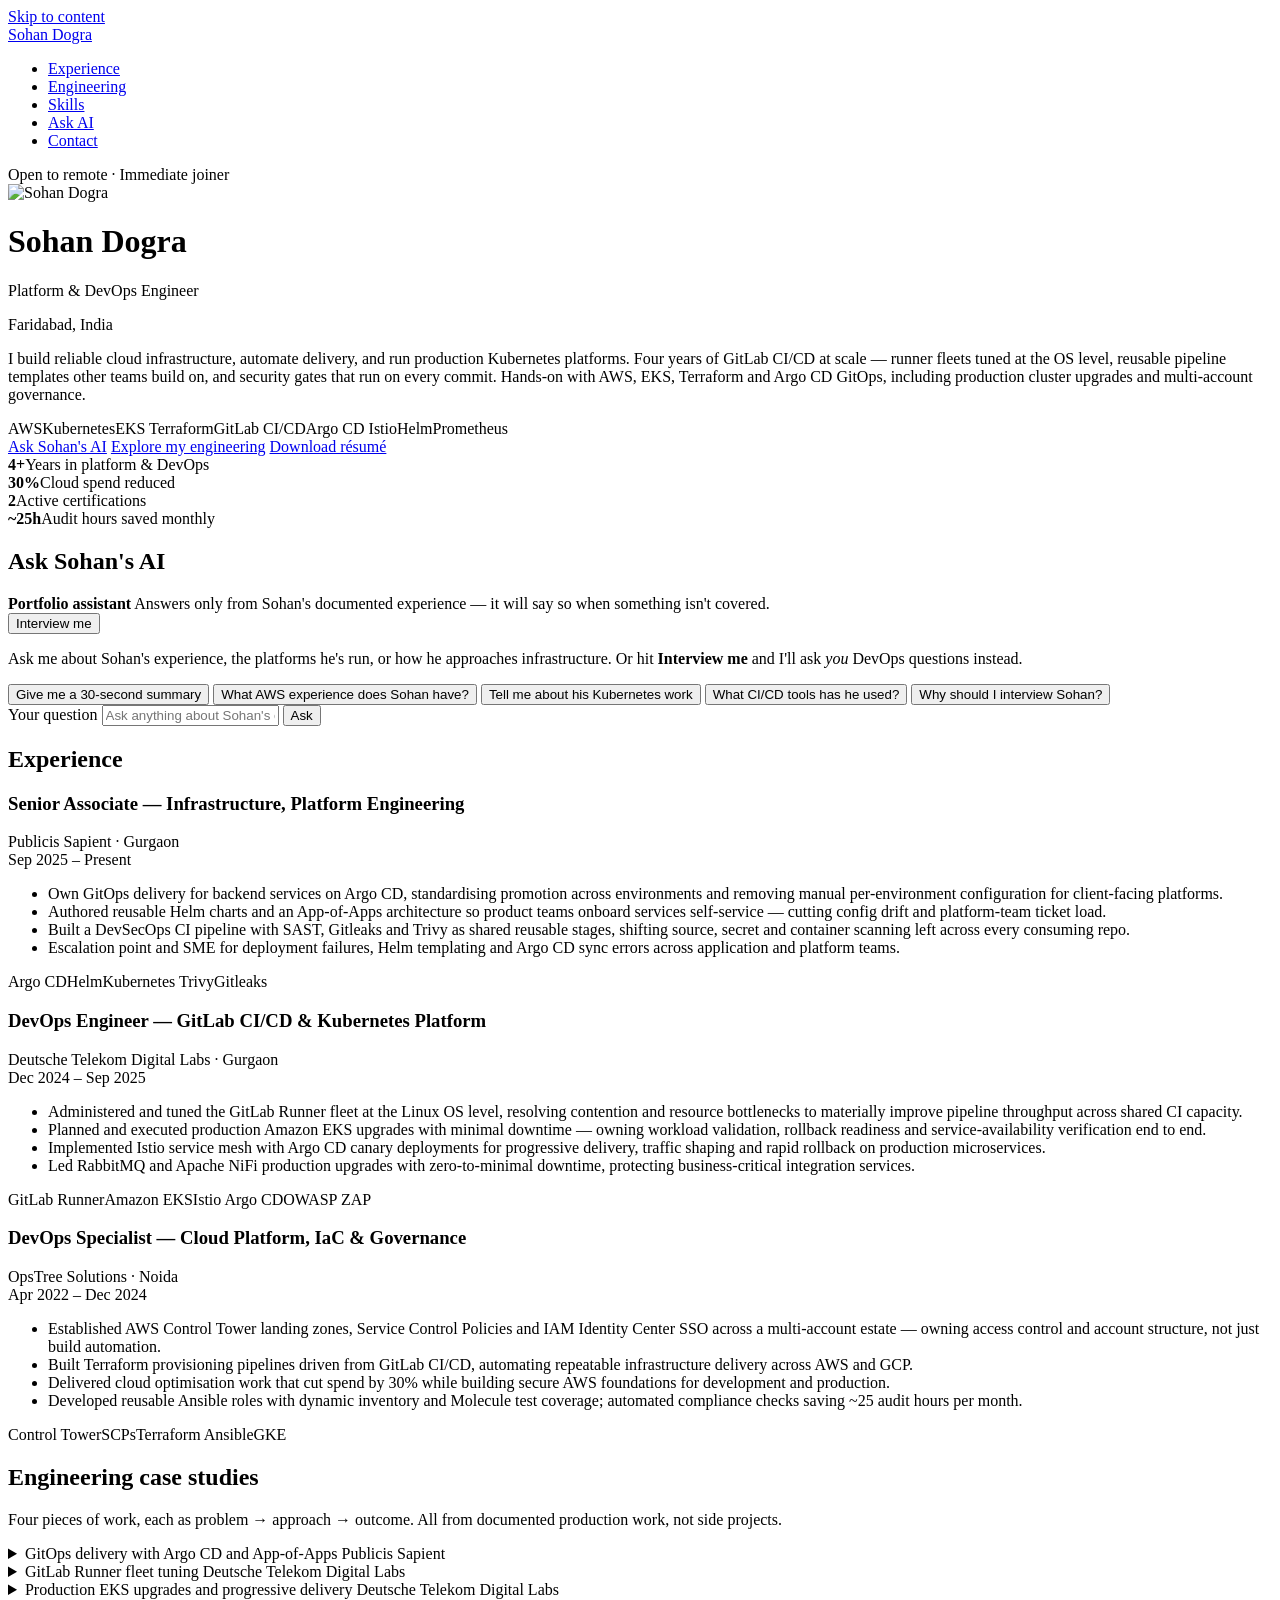
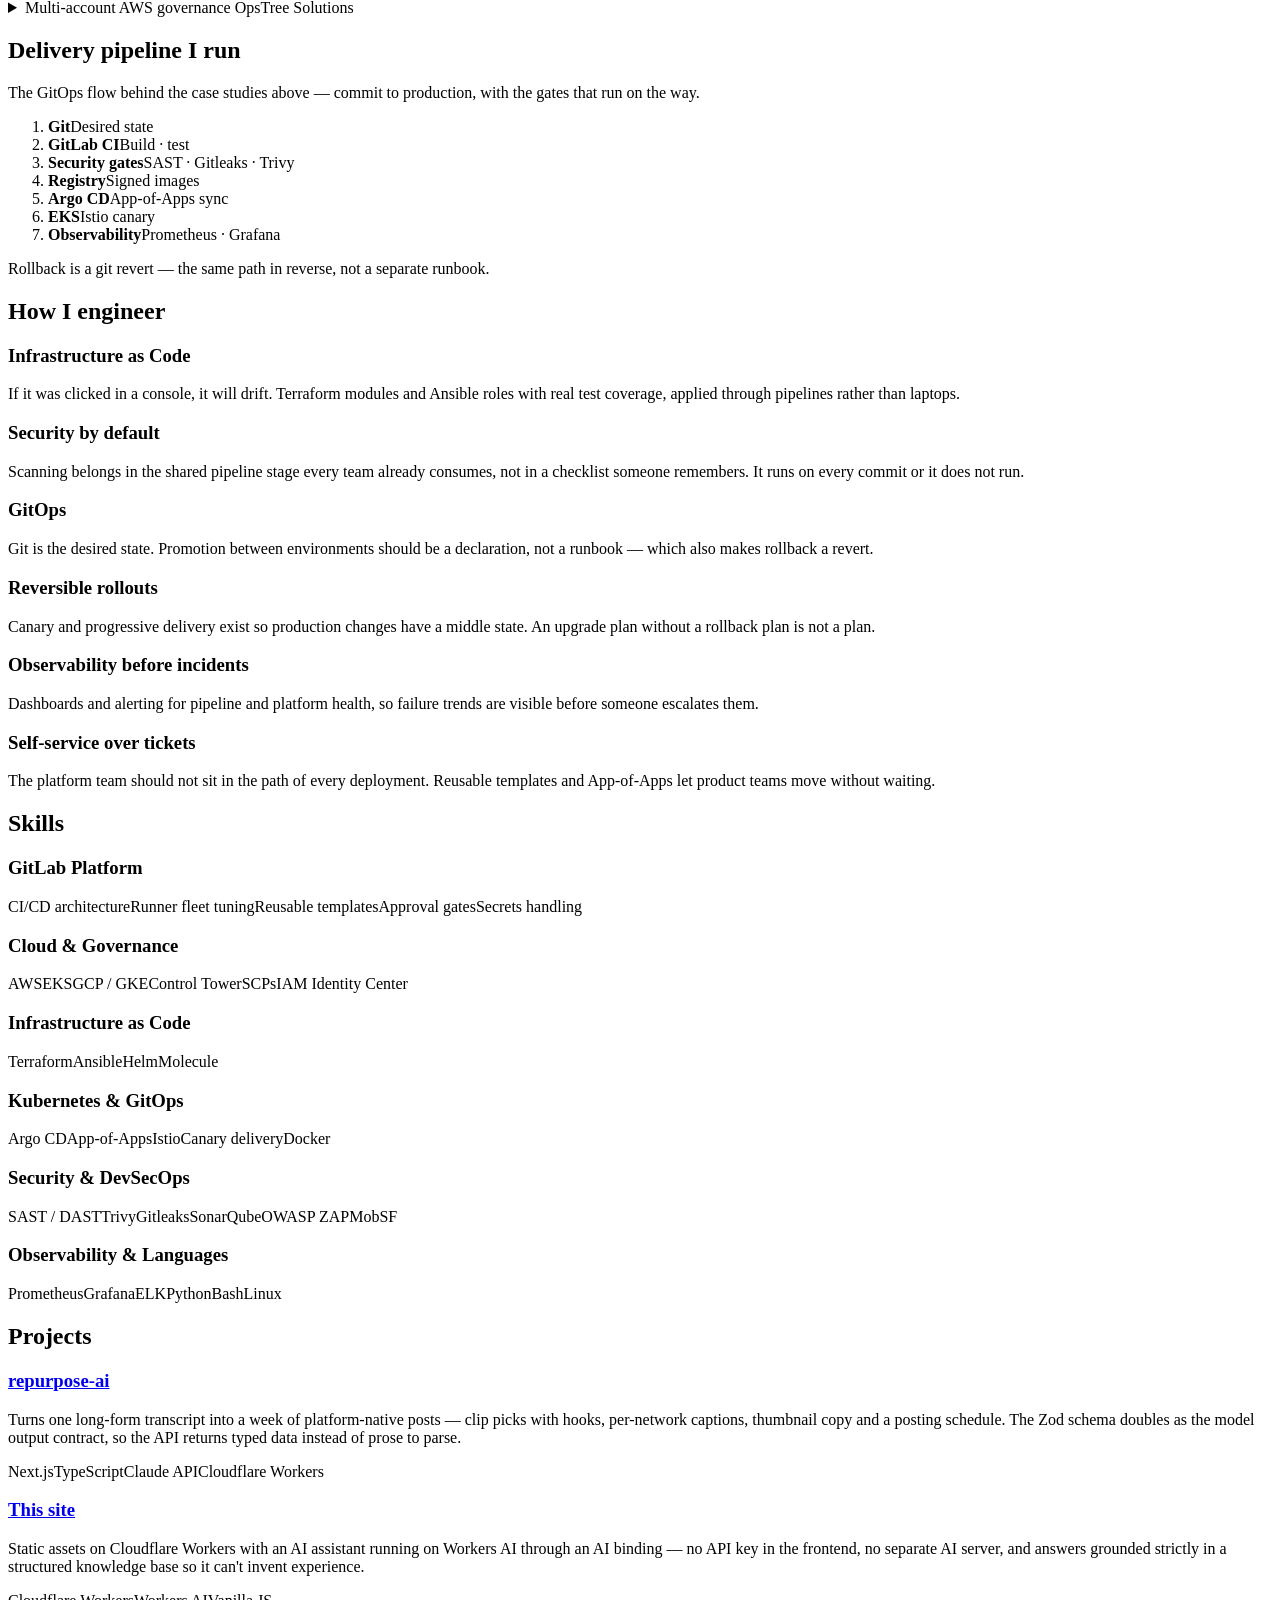
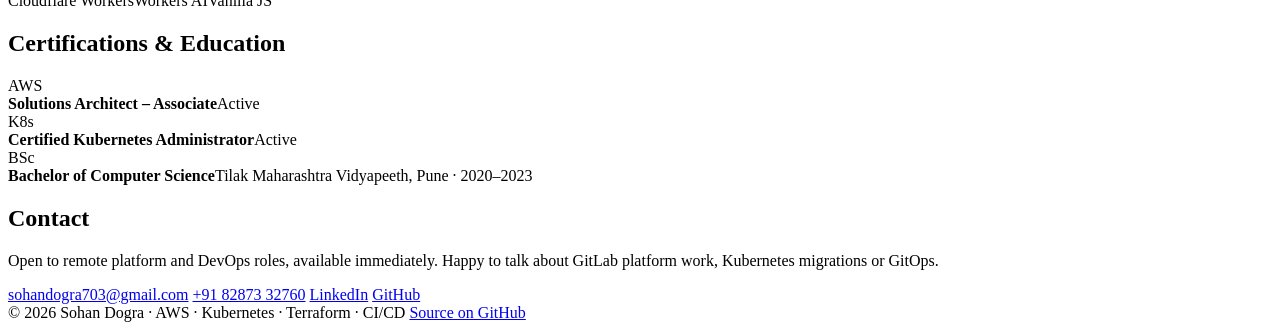
==== public/index.html @ 423daab1 "Add AI assistant on Workers AI, case studies, and architecture section Converts the site from assets" ====
<!doctype html>
<html lang="en">
<head>
<meta charset="utf-8">
<meta name="viewport" content="width=device-width, initial-scale=1">
<title>Sohan Dogra | Platform &amp; DevOps Engineer | AWS · Kubernetes · GitLab CI/CD</title>
<meta name="description" content="Platform and DevOps engineer with 4+ years running production GitLab CI/CD, AWS, Kubernetes and Argo CD GitOps at Publicis Sapient, Deutsche Telekom Digital Labs and OpsTree. AWS SAA and CKA certified.">
<meta property="og:title" content="Sohan Dogra — Platform &amp; DevOps Engineer">
<meta property="og:description" content="4+ years running production GitLab CI/CD, AWS, Kubernetes and GitOps. Ask the AI assistant about his experience.">
<meta property="og:type" content="profile">
<meta property="og:url" content="https://portfolio.sohandogra703.workers.dev/">
<meta property="og:image" content="https://portfolio.sohandogra703.workers.dev/avatar.jpg">
<meta name="twitter:card" content="summary">
<meta name="theme-color" content="#0a0b0d">
<link rel="icon" href="data:image/svg+xml,<svg xmlns='http://www.w3.org/2000/svg' viewBox='0 0 100 100'><rect width='100' height='100' rx='22' fill='%230a0b0d'/><text x='50' y='70' font-family='system-ui,sans-serif' font-size='54' font-weight='700' fill='%234ade80' text-anchor='middle'>SD</text></svg>">
<link rel="preconnect" href="https://fonts.googleapis.com">
<link rel="preconnect" href="https://fonts.gstatic.com" crossorigin>
<link href="https://fonts.googleapis.com/css2?family=Inter:wght@400;500;600;700&display=swap" rel="stylesheet">
<link rel="stylesheet" href="/styles.css">
</head>
<body>

<a href="#main" class="skip">Skip to content</a>

<nav>
  <div class="wrap">
    <a href="#top" class="brand">Sohan Dogra</a>
    <ul>
      <li><a href="#experience">Experience</a></li>
      <li><a href="#work">Engineering</a></li>
      <li><a href="#skills">Skills</a></li>
      <li><a href="#ask">Ask AI</a></li>
      <li><a href="#contact">Contact</a></li>
    </ul>
  </div>
</nav>

<div class="wrap" id="top">
<main id="main">

  <header>
    <span class="badge"><span class="dot"></span> Open to remote · Immediate joiner</span>

    <div class="id-row">
      <img src="/avatar.jpg" alt="Sohan Dogra" class="avatar" id="avatar" width="116" height="116">
      <div>
        <h1>Sohan Dogra</h1>
        <p class="role">Platform &amp; DevOps Engineer</p>
        <p class="loc">Faridabad, India</p>
      </div>
    </div>

    <p class="summary">
      I build reliable cloud infrastructure, automate delivery, and run production
      Kubernetes platforms. Four years of GitLab CI/CD at scale — runner fleets tuned
      at the OS level, reusable pipeline templates other teams build on, and security
      gates that run on every commit. Hands-on with AWS, EKS, Terraform and Argo CD
      GitOps, including production cluster upgrades and multi-account governance.
    </p>

    <div class="badges" aria-label="Core technologies">
      <span class="tag">AWS</span><span class="tag">Kubernetes</span><span class="tag">EKS</span>
      <span class="tag">Terraform</span><span class="tag">GitLab CI/CD</span><span class="tag">Argo CD</span>
      <span class="tag">Istio</span><span class="tag">Helm</span><span class="tag">Prometheus</span>
    </div>

    <nav class="links" aria-label="Primary">
      <a href="#ask" class="primary">Ask Sohan's AI</a>
      <a href="#work">Explore my engineering</a>
      <a href="/Sohan_Dogra_Resume.pdf">Download résumé</a>
    </nav>

    <div class="stats">
      <div class="stat"><b>4+</b><span>Years in platform &amp; DevOps</span></div>
      <div class="stat"><b>30%</b><span>Cloud spend reduced</span></div>
      <div class="stat"><b>2</b><span>Active certifications</span></div>
      <div class="stat"><b>~25h</b><span>Audit hours saved monthly</span></div>
    </div>
  </header>

  <!-- ============ AI ASSISTANT ============ -->
  <section id="ask" class="reveal">
    <h2>Ask Sohan's AI</h2>

    <div class="chat">
      <div class="chat-head">
        <div>
          <b>Portfolio assistant</b>
          <span>Answers only from Sohan's documented experience — it will say so when something isn't covered.</span>
        </div>
        <button type="button" id="mode-toggle" class="mode-btn" aria-pressed="false">
          Interview me
        </button>
      </div>

      <div class="chat-log" id="chat-log" role="log" aria-live="polite" aria-label="Conversation">
        <div class="msg bot">
          <p>Ask me about Sohan's experience, the platforms he's run, or how he approaches infrastructure. Or hit <b>Interview me</b> and I'll ask <em>you</em> DevOps questions instead.</p>
        </div>
      </div>

      <div class="quick" id="quick">
        <button type="button">Give me a 30-second summary</button>
        <button type="button">What AWS experience does Sohan have?</button>
        <button type="button">Tell me about his Kubernetes work</button>
        <button type="button">What CI/CD tools has he used?</button>
        <button type="button">Why should I interview Sohan?</button>
      </div>

      <form class="chat-form" id="chat-form">
        <label for="chat-input" class="sr-only">Your question</label>
        <input id="chat-input" type="text" autocomplete="off" maxlength="600"
               placeholder="Ask anything about Sohan's experience…">
        <button type="submit" id="chat-send">Ask</button>
      </form>
    </div>
  </section>

  <!-- ============ EXPERIENCE ============ -->
  <section id="experience" class="reveal">
    <h2>Experience</h2>

    <div class="job now">
      <h3>Senior Associate — Infrastructure, Platform Engineering</h3>
      <div class="co">Publicis Sapient · Gurgaon</div>
      <div class="when">Sep 2025 – Present</div>
      <ul>
        <li>Own GitOps delivery for backend services on Argo CD, standardising promotion across environments and removing manual per-environment configuration for client-facing platforms.</li>
        <li>Authored reusable Helm charts and an App-of-Apps architecture so product teams onboard services self-service — cutting config drift and platform-team ticket load.</li>
        <li>Built a DevSecOps CI pipeline with SAST, Gitleaks and Trivy as shared reusable stages, shifting source, secret and container scanning left across every consuming repo.</li>
        <li>Escalation point and SME for deployment failures, Helm templating and Argo CD sync errors across application and platform teams.</li>
      </ul>
      <div class="tags">
        <span class="tag">Argo CD</span><span class="tag">Helm</span><span class="tag">Kubernetes</span>
        <span class="tag">Trivy</span><span class="tag">Gitleaks</span>
      </div>
    </div>

    <div class="job">
      <h3>DevOps Engineer — GitLab CI/CD &amp; Kubernetes Platform</h3>
      <div class="co">Deutsche Telekom Digital Labs · Gurgaon</div>
      <div class="when">Dec 2024 – Sep 2025</div>
      <ul>
        <li>Administered and tuned the GitLab Runner fleet at the Linux OS level, resolving contention and resource bottlenecks to materially improve pipeline throughput across shared CI capacity.</li>
        <li>Planned and executed production Amazon EKS upgrades with minimal downtime — owning workload validation, rollback readiness and service-availability verification end to end.</li>
        <li>Implemented Istio service mesh with Argo CD canary deployments for progressive delivery, traffic shaping and rapid rollback on production microservices.</li>
        <li>Led RabbitMQ and Apache NiFi production upgrades with zero-to-minimal downtime, protecting business-critical integration services.</li>
      </ul>
      <div class="tags">
        <span class="tag">GitLab Runner</span><span class="tag">Amazon EKS</span><span class="tag">Istio</span>
        <span class="tag">Argo CD</span><span class="tag">OWASP ZAP</span>
      </div>
    </div>

    <div class="job">
      <h3>DevOps Specialist — Cloud Platform, IaC &amp; Governance</h3>
      <div class="co">OpsTree Solutions · Noida</div>
      <div class="when">Apr 2022 – Dec 2024</div>
      <ul>
        <li>Established AWS Control Tower landing zones, Service Control Policies and IAM Identity Center SSO across a multi-account estate — owning access control and account structure, not just build automation.</li>
        <li>Built Terraform provisioning pipelines driven from GitLab CI/CD, automating repeatable infrastructure delivery across AWS and GCP.</li>
        <li>Delivered cloud optimisation work that cut spend by 30% while building secure AWS foundations for development and production.</li>
        <li>Developed reusable Ansible roles with dynamic inventory and Molecule test coverage; automated compliance checks saving ~25 audit hours per month.</li>
      </ul>
      <div class="tags">
        <span class="tag">Control Tower</span><span class="tag">SCPs</span><span class="tag">Terraform</span>
        <span class="tag">Ansible</span><span class="tag">GKE</span>
      </div>
    </div>
  </section>

  <!-- ============ CASE STUDIES ============ -->
  <section id="work" class="reveal">
    <h2>Engineering case studies</h2>
    <p class="lede">Four pieces of work, each as problem → approach → outcome. All from documented production work, not side projects.</p>

    <details class="case">
      <summary>
        <span class="case-name">GitOps delivery with Argo CD and App-of-Apps</span>
        <span class="case-where">Publicis Sapient</span>
      </summary>
      <div class="case-body">
        <h4>Problem</h4>
        <p>Backend services were promoted across environments manually, so every environment needed its own hand-maintained configuration. That produced drift between environments and a steady stream of tickets into the platform team.</p>
        <h4>Approach</h4>
        <p>Standardised promotion on Argo CD and authored reusable Helm charts behind an App-of-Apps structure, so a new service is onboarded by declaring it rather than by hand-configuring each environment.</p>
        <h4>Outcome</h4>
        <p>Product teams onboard services self-service. Configuration drift between environments is reduced and platform-team ticket load is lower.</p>
        <div class="tags">
          <span class="tag">Argo CD</span><span class="tag">Helm</span><span class="tag">Kubernetes</span><span class="tag">Git</span>
        </div>
      </div>
    </details>

    <details class="case">
      <summary>
        <span class="case-name">GitLab Runner fleet tuning</span>
        <span class="case-where">Deutsche Telekom Digital Labs</span>
      </summary>
      <div class="case-body">
        <h4>Problem</h4>
        <p>Shared CI capacity was contended. Developers waited on pipelines, and the bottleneck sat below the CI layer — in how runners were provisioned and how the host OS handled concurrent jobs.</p>
        <h4>Approach</h4>
        <p>Administered and tuned the GitLab Runner fleet at the Linux OS level, resolving resource contention and bottlenecks rather than simply adding more runners.</p>
        <h4>Outcome</h4>
        <p>Materially improved pipeline throughput and reduced developer wait time across shared CI capacity.</p>
        <div class="tags">
          <span class="tag">GitLab Runner</span><span class="tag">Linux</span><span class="tag">GitLab CI/CD</span>
        </div>
      </div>
    </details>

    <details class="case">
      <summary>
        <span class="case-name">Production EKS upgrades and progressive delivery</span>
        <span class="case-where">Deutsche Telekom Digital Labs</span>
      </summary>
      <div class="case-body">
        <h4>Problem</h4>
        <p>Production Kubernetes clusters needed version upgrades without taking down business-critical microservices, and rollouts had no safe intermediate step between deployed and not deployed.</p>
        <h4>Approach</h4>
        <p>Planned and executed EKS upgrades end to end — workload and dependency validation, rollback readiness, service-availability verification. Introduced Istio with Argo CD canary deployments so traffic could be shifted gradually and rolled back quickly.</p>
        <h4>Outcome</h4>
        <p>Upgrades completed with minimal downtime. Progressive delivery gave production rollouts a safe, reversible path.</p>
        <div class="tags">
          <span class="tag">Amazon EKS</span><span class="tag">Istio</span><span class="tag">Argo CD</span>
        </div>
      </div>
    </details>

    <details class="case">
      <summary>
        <span class="case-name">Multi-account AWS governance</span>
        <span class="case-where">OpsTree Solutions</span>
      </summary>
      <div class="case-body">
        <h4>Problem</h4>
        <p>A multi-account AWS estate needed consistent account structure, access control and guardrails — governance, not just build automation.</p>
        <h4>Approach</h4>
        <p>Established Control Tower landing zones, Service Control Policies and AWS SSO federation, and drove Terraform provisioning pipelines from GitLab CI/CD so infrastructure delivery was repeatable across AWS and GCP.</p>
        <h4>Outcome</h4>
        <p>Cloud spend reduced by 30%. Compliance automation saved approximately 25 manual audit hours per month.</p>
        <div class="tags">
          <span class="tag">Control Tower</span><span class="tag">SCPs</span><span class="tag">AWS SSO</span><span class="tag">Terraform</span>
        </div>
      </div>
    </details>
  </section>

  <!-- ============ ARCHITECTURE ============ -->
  <section id="architecture" class="reveal">
    <h2>Delivery pipeline I run</h2>
    <p class="lede">The GitOps flow behind the case studies above — commit to production, with the gates that run on the way.</p>

    <div class="flow-scroll">
      <ol class="flow">
        <li><b>Git</b><span>Desired state</span></li>
        <li><b>GitLab CI</b><span>Build · test</span></li>
        <li><b>Security gates</b><span>SAST · Gitleaks · Trivy</span></li>
        <li><b>Registry</b><span>Signed images</span></li>
        <li><b>Argo CD</b><span>App-of-Apps sync</span></li>
        <li><b>EKS</b><span>Istio canary</span></li>
        <li><b>Observability</b><span>Prometheus · Grafana</span></li>
      </ol>
    </div>
    <p class="note">Rollback is a git revert — the same path in reverse, not a separate runbook.</p>
  </section>

  <!-- ============ PRINCIPLES ============ -->
  <section id="principles" class="reveal">
    <h2>How I engineer</h2>
    <div class="skills">
      <div class="sk"><h3>Infrastructure as Code</h3><p>If it was clicked in a console, it will drift. Terraform modules and Ansible roles with real test coverage, applied through pipelines rather than laptops.</p></div>
      <div class="sk"><h3>Security by default</h3><p>Scanning belongs in the shared pipeline stage every team already consumes, not in a checklist someone remembers. It runs on every commit or it does not run.</p></div>
      <div class="sk"><h3>GitOps</h3><p>Git is the desired state. Promotion between environments should be a declaration, not a runbook — which also makes rollback a revert.</p></div>
      <div class="sk"><h3>Reversible rollouts</h3><p>Canary and progressive delivery exist so production changes have a middle state. An upgrade plan without a rollback plan is not a plan.</p></div>
      <div class="sk"><h3>Observability before incidents</h3><p>Dashboards and alerting for pipeline and platform health, so failure trends are visible before someone escalates them.</p></div>
      <div class="sk"><h3>Self-service over tickets</h3><p>The platform team should not sit in the path of every deployment. Reusable templates and App-of-Apps let product teams move without waiting.</p></div>
    </div>
  </section>

  <!-- ============ SKILLS ============ -->
  <section id="skills" class="reveal">
    <h2>Skills</h2>
    <div class="skills">
      <div class="sk">
        <h3>GitLab Platform</h3>
        <div class="tags"><span class="tag">CI/CD architecture</span><span class="tag">Runner fleet tuning</span><span class="tag">Reusable templates</span><span class="tag">Approval gates</span><span class="tag">Secrets handling</span></div>
      </div>
      <div class="sk">
        <h3>Cloud &amp; Governance</h3>
        <div class="tags"><span class="tag">AWS</span><span class="tag">EKS</span><span class="tag">GCP / GKE</span><span class="tag">Control Tower</span><span class="tag">SCPs</span><span class="tag">IAM Identity Center</span></div>
      </div>
      <div class="sk">
        <h3>Infrastructure as Code</h3>
        <div class="tags"><span class="tag">Terraform</span><span class="tag">Ansible</span><span class="tag">Helm</span><span class="tag">Molecule</span></div>
      </div>
      <div class="sk">
        <h3>Kubernetes &amp; GitOps</h3>
        <div class="tags"><span class="tag">Argo CD</span><span class="tag">App-of-Apps</span><span class="tag">Istio</span><span class="tag">Canary delivery</span><span class="tag">Docker</span></div>
      </div>
      <div class="sk">
        <h3>Security &amp; DevSecOps</h3>
        <div class="tags"><span class="tag">SAST / DAST</span><span class="tag">Trivy</span><span class="tag">Gitleaks</span><span class="tag">SonarQube</span><span class="tag">OWASP ZAP</span><span class="tag">MobSF</span></div>
      </div>
      <div class="sk">
        <h3>Observability &amp; Languages</h3>
        <div class="tags"><span class="tag">Prometheus</span><span class="tag">Grafana</span><span class="tag">ELK</span><span class="tag">Python</span><span class="tag">Bash</span><span class="tag">Linux</span></div>
      </div>
    </div>
  </section>

  <!-- ============ PROJECTS ============ -->
  <section id="projects" class="reveal">
    <h2>Projects</h2>
    <article class="project">
      <h3><a href="https://github.com/DevSecOpsSohan/repurpose-ai">repurpose-ai</a></h3>
      <p>Turns one long-form transcript into a week of platform-native posts — clip picks with hooks, per-network captions, thumbnail copy and a posting schedule. The Zod schema doubles as the model output contract, so the API returns typed data instead of prose to parse.</p>
      <div class="tags"><span class="tag">Next.js</span><span class="tag">TypeScript</span><span class="tag">Claude API</span><span class="tag">Cloudflare Workers</span></div>
    </article>
    <article class="project">
      <h3><a href="https://github.com/DevSecOpsSohan/portfolio">This site</a></h3>
      <p>Static assets on Cloudflare Workers with an AI assistant running on Workers AI through an AI binding — no API key in the frontend, no separate AI server, and answers grounded strictly in a structured knowledge base so it can't invent experience.</p>
      <div class="tags"><span class="tag">Cloudflare Workers</span><span class="tag">Workers AI</span><span class="tag">Vanilla JS</span></div>
    </article>
  </section>

  <!-- ============ CERTS ============ -->
  <section id="certifications" class="reveal">
    <h2>Certifications &amp; Education</h2>
    <div class="certs">
      <div class="cert"><div class="mark">AWS</div><div><b>Solutions Architect – Associate</b><span>Active</span></div></div>
      <div class="cert"><div class="mark">K8s</div><div><b>Certified Kubernetes Administrator</b><span>Active</span></div></div>
      <div class="cert"><div class="mark">BSc</div><div><b>Bachelor of Computer Science</b><span>Tilak Maharashtra Vidyapeeth, Pune · 2020–2023</span></div></div>
    </div>
  </section>

  <!-- ============ CONTACT ============ -->
  <section id="contact" class="reveal">
    <h2>Contact</h2>
    <div class="contact-card">
      <p>Open to remote platform and DevOps roles, available immediately. Happy to talk about GitLab platform work, Kubernetes migrations or GitOps.</p>
      <div class="links">
        <a href="mailto:sohandogra703@gmail.com">sohandogra703@gmail.com</a>
        <a href="tel:+918287332760">+91 82873 32760</a>
        <a href="https://www.linkedin.com/in/devopsspecialist/">LinkedIn</a>
        <a href="https://github.com/DevSecOpsSohan">GitHub</a>
      </div>
    </div>
  </section>

</main>

  <footer>
    <span>&copy; <span id="year">2026</span> Sohan Dogra · AWS · Kubernetes · Terraform · CI/CD</span>
    <span><a href="https://github.com/DevSecOpsSohan/portfolio">Source on GitHub</a></span>
  </footer>

</div>

<script type="application/ld+json">
{
  "@context": "https://schema.org",
  "@type": "Person",
  "name": "Sohan Dogra",
  "jobTitle": "Platform & DevOps Engineer",
  "email": "mailto:sohandogra703@gmail.com",
  "telephone": "+918287332760",
  "url": "https://portfolio.sohandogra703.workers.dev/",
  "address": { "@type": "PostalAddress", "addressLocality": "Faridabad", "addressCountry": "IN" },
  "sameAs": [
    "https://github.com/DevSecOpsSohan",
    "https://www.linkedin.com/in/devopsspecialist/"
  ],
  "alumniOf": { "@type": "CollegeOrUniversity", "name": "Tilak Maharashtra Vidyapeeth, Pune" },
  "knowsAbout": ["AWS", "Kubernetes", "Amazon EKS", "Terraform", "GitLab CI/CD", "Argo CD", "Istio", "Helm", "Prometheus", "DevSecOps"],
  "worksFor": { "@type": "Organization", "name": "Publicis Sapient" }
}
</script>

<script src="/app.js" defer></script>
</body>
</html>
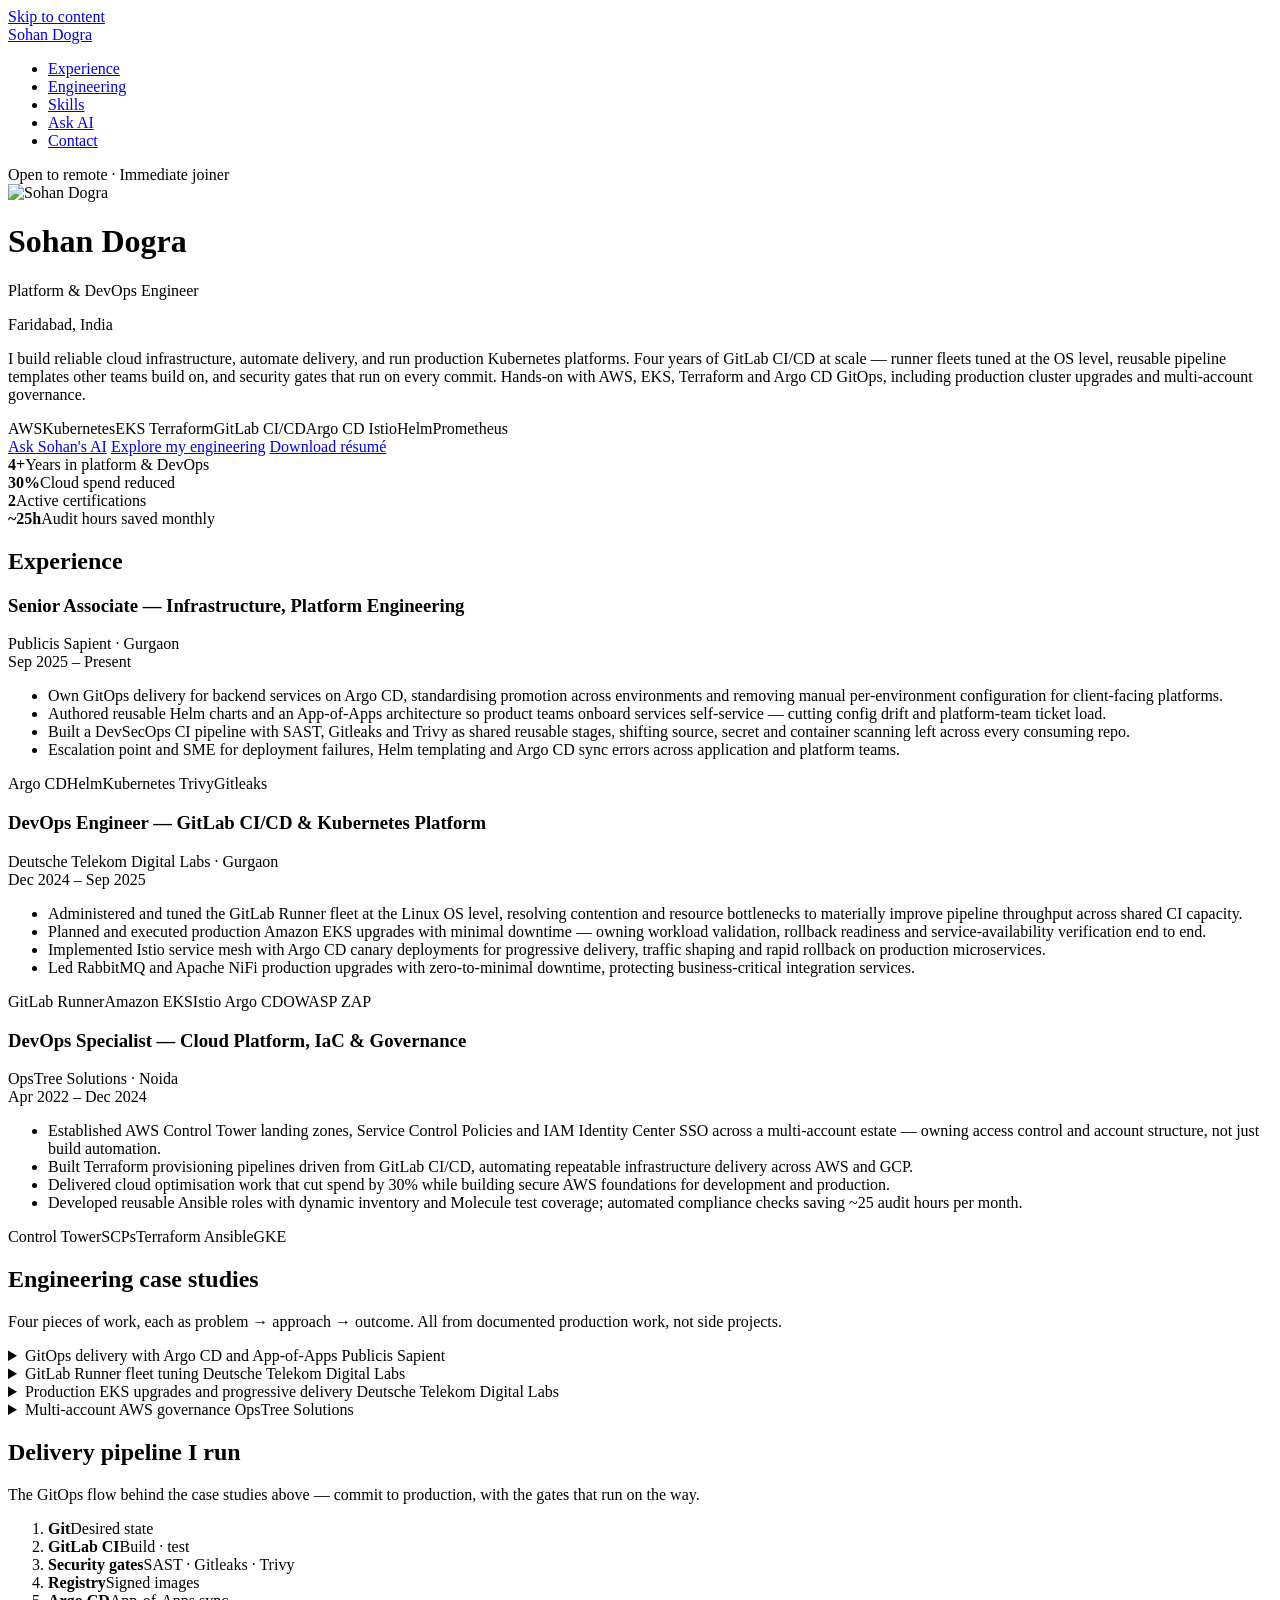
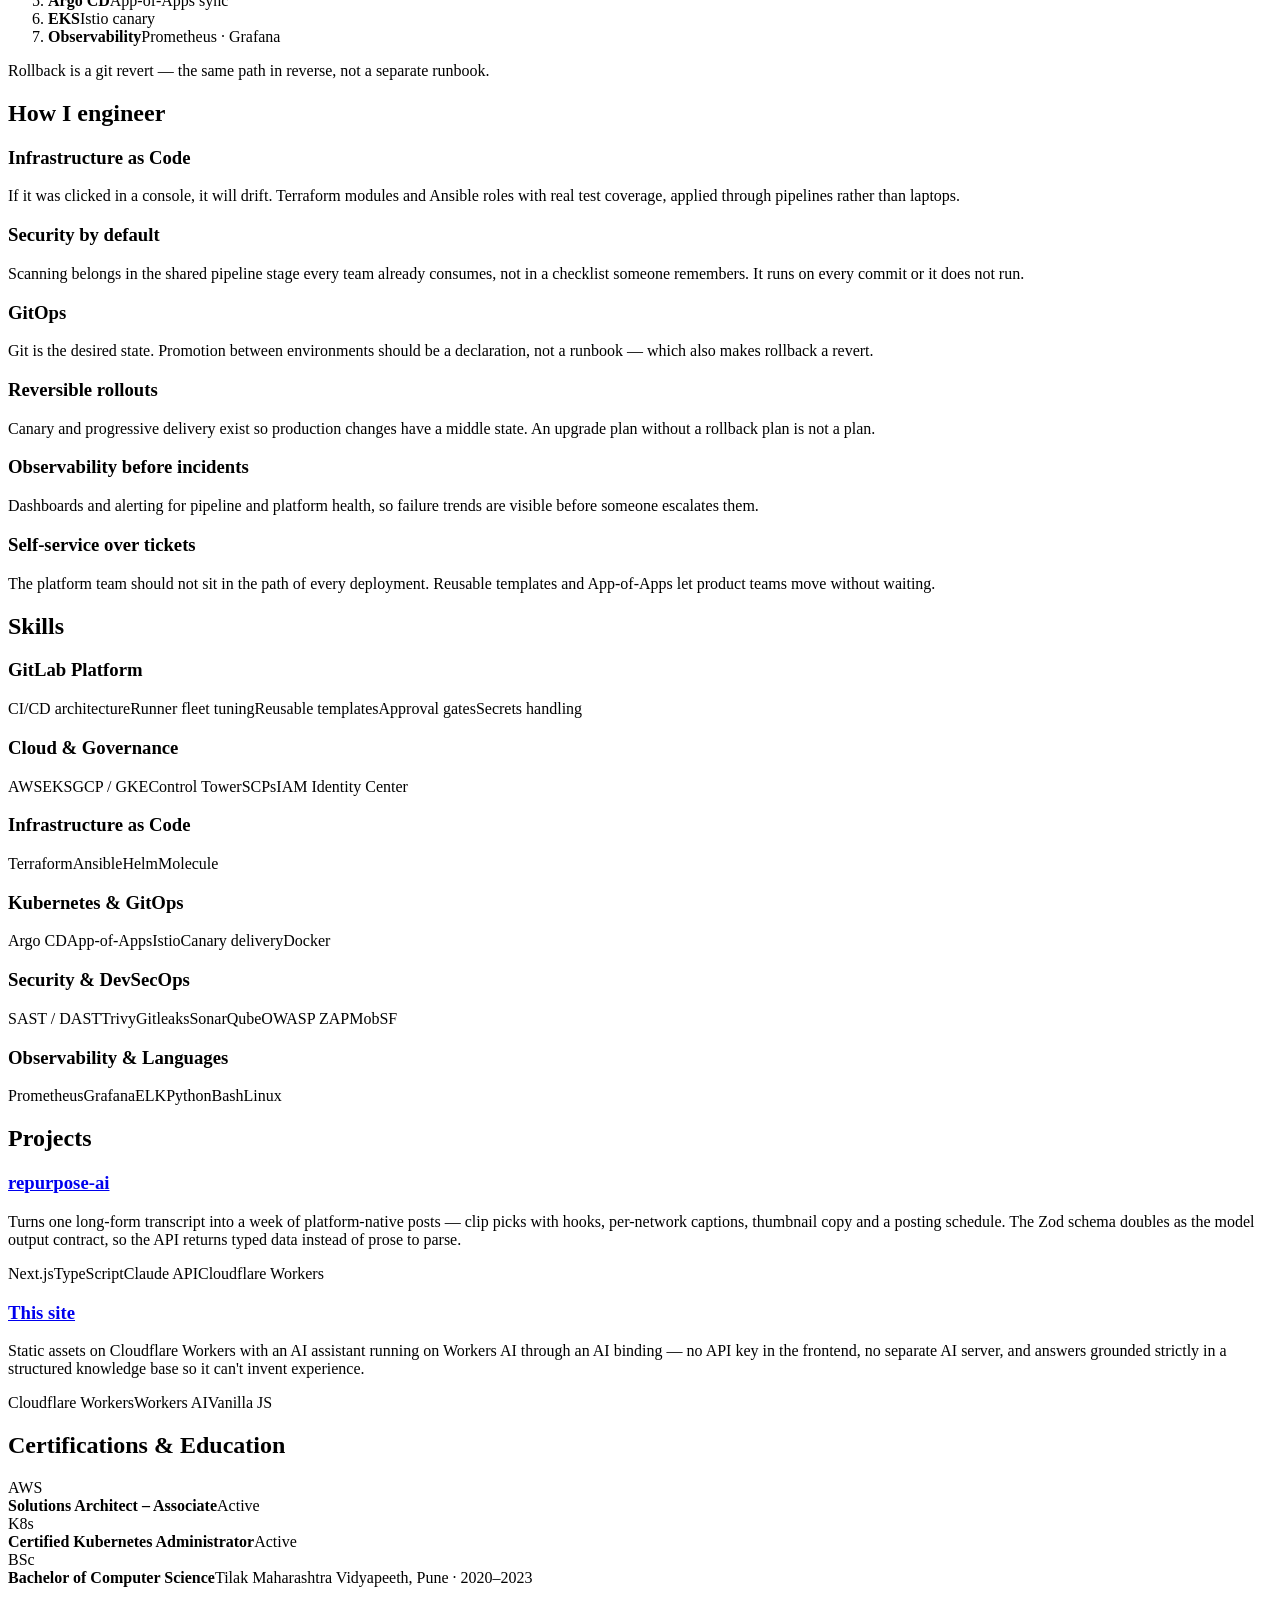
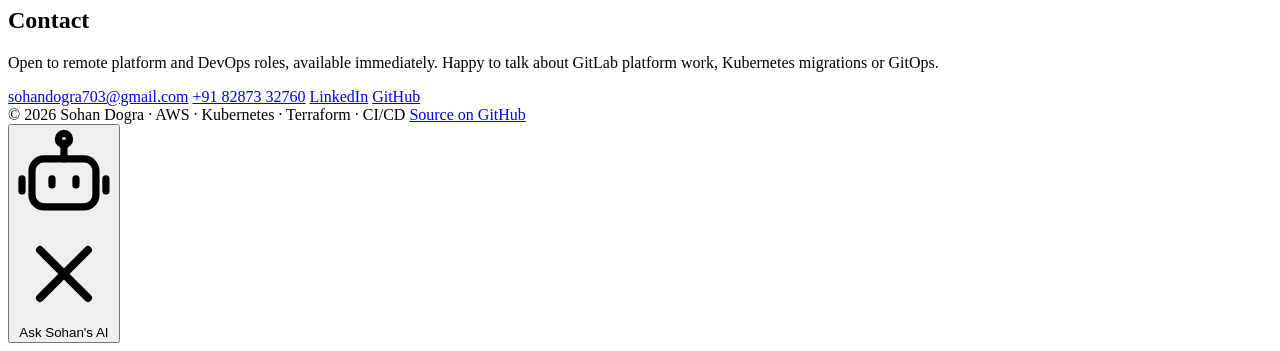
==== commit 2a16badd: "Move AI assistant into a floating bottom-right widget Replaces the inline page section with a launch" ====
--- a/public/index.html
+++ b/public/index.html
@@ -29,7 +29,7 @@
       <li><a href="#experience">Experience</a></li>
       <li><a href="#work">Engineering</a></li>
       <li><a href="#skills">Skills</a></li>
-      <li><a href="#ask">Ask AI</a></li>
+      <li><a href="#" data-open-chat>Ask AI</a></li>
       <li><a href="#contact">Contact</a></li>
     </ul>
   </div>
@@ -65,7 +65,7 @@
     </div>
 
     <nav class="links" aria-label="Primary">
-      <a href="#ask" class="primary">Ask Sohan's AI</a>
+      <a href="#" class="primary" data-open-chat>Ask Sohan's AI</a>
       <a href="#work">Explore my engineering</a>
       <a href="/Sohan_Dogra_Resume.pdf">Download résumé</a>
     </nav>
@@ -77,44 +77,6 @@
       <div class="stat"><b>~25h</b><span>Audit hours saved monthly</span></div>
     </div>
   </header>
-
-  <!-- ============ AI ASSISTANT ============ -->
-  <section id="ask" class="reveal">
-    <h2>Ask Sohan's AI</h2>
-
-    <div class="chat">
-      <div class="chat-head">
-        <div>
-          <b>Portfolio assistant</b>
-          <span>Answers only from Sohan's documented experience — it will say so when something isn't covered.</span>
-        </div>
-        <button type="button" id="mode-toggle" class="mode-btn" aria-pressed="false">
-          Interview me
-        </button>
-      </div>
-
-      <div class="chat-log" id="chat-log" role="log" aria-live="polite" aria-label="Conversation">
-        <div class="msg bot">
-          <p>Ask me about Sohan's experience, the platforms he's run, or how he approaches infrastructure. Or hit <b>Interview me</b> and I'll ask <em>you</em> DevOps questions instead.</p>
-        </div>
-      </div>
-
-      <div class="quick" id="quick">
-        <button type="button">Give me a 30-second summary</button>
-        <button type="button">What AWS experience does Sohan have?</button>
-        <button type="button">Tell me about his Kubernetes work</button>
-        <button type="button">What CI/CD tools has he used?</button>
-        <button type="button">Why should I interview Sohan?</button>
-      </div>
-
-      <form class="chat-form" id="chat-form">
-        <label for="chat-input" class="sr-only">Your question</label>
-        <input id="chat-input" type="text" autocomplete="off" maxlength="600"
-               placeholder="Ask anything about Sohan's experience…">
-        <button type="submit" id="chat-send">Ask</button>
-      </form>
-    </div>
-  </section>
 
   <!-- ============ EXPERIENCE ============ -->
   <section id="experience" class="reveal">
@@ -378,6 +340,77 @@
 }
 </script>
 
+<!-- ============ FLOATING AI ASSISTANT ============ -->
+<div class="widget">
+
+  <div class="chat-panel" id="chat-panel" hidden>
+    <div class="chat-head">
+      <div class="chat-id">
+        <span class="bot-avatar" aria-hidden="true">
+          <svg viewBox="0 0 24 24" fill="none" stroke="currentColor" stroke-width="1.8" stroke-linecap="round" stroke-linejoin="round">
+            <rect x="4" y="8" width="16" height="12" rx="3"/>
+            <path d="M12 8V4"/><circle cx="12" cy="3" r="1.4"/>
+            <path d="M9 13v1.5M15 13v1.5"/>
+            <path d="M1.5 13v3M22.5 13v3"/>
+          </svg>
+        </span>
+        <div>
+          <b>Ask Sohan's AI</b>
+          <span>Answers only from documented experience</span>
+        </div>
+      </div>
+      <div class="chat-actions">
+        <button type="button" id="mode-toggle" class="mode-btn" aria-pressed="false">Interview me</button>
+        <button type="button" id="chat-close" class="icon-btn" aria-label="Close assistant">
+          <svg viewBox="0 0 24 24" fill="none" stroke="currentColor" stroke-width="2" stroke-linecap="round">
+            <path d="M18 6 6 18M6 6l12 12"/>
+          </svg>
+        </button>
+      </div>
+    </div>
+
+    <div class="chat-log" id="chat-log" role="log" aria-live="polite" aria-label="Conversation">
+      <div class="msg bot">
+        <p>Ask me about Sohan's experience, the platforms he's run, or how he approaches infrastructure. Or hit Interview me and I'll ask you DevOps questions instead.</p>
+      </div>
+    </div>
+
+    <div class="quick" id="quick">
+      <button type="button">30-second summary</button>
+      <button type="button">AWS experience?</button>
+      <button type="button">Kubernetes work?</button>
+      <button type="button">CI/CD tools?</button>
+      <button type="button">Why interview Sohan?</button>
+    </div>
+
+    <form class="chat-form" id="chat-form">
+      <label for="chat-input" class="sr-only">Your question</label>
+      <input id="chat-input" type="text" autocomplete="off" maxlength="600" placeholder="Ask anything…">
+      <button type="submit" id="chat-send" aria-label="Send">
+        <svg viewBox="0 0 24 24" fill="none" stroke="currentColor" stroke-width="2" stroke-linecap="round" stroke-linejoin="round">
+          <path d="M22 2 11 13M22 2l-7 20-4-9-9-4 20-7z"/>
+        </svg>
+      </button>
+    </form>
+  </div>
+
+  <button id="chat-launcher" class="launcher" aria-expanded="false" aria-controls="chat-panel">
+    <span class="launcher-ico" aria-hidden="true">
+      <svg class="ico-bot" viewBox="0 0 24 24" fill="none" stroke="currentColor" stroke-width="1.8" stroke-linecap="round" stroke-linejoin="round">
+        <rect x="4" y="8" width="16" height="12" rx="3"/>
+        <path d="M12 8V4"/><circle cx="12" cy="3" r="1.4"/>
+        <path d="M9 13v1.5M15 13v1.5"/>
+        <path d="M1.5 13v3M22.5 13v3"/>
+      </svg>
+      <svg class="ico-close" viewBox="0 0 24 24" fill="none" stroke="currentColor" stroke-width="2" stroke-linecap="round">
+        <path d="M18 6 6 18M6 6l12 12"/>
+      </svg>
+    </span>
+    <span class="launcher-label">Ask Sohan's AI</span>
+  </button>
+
+</div>
+
 <script src="/app.js" defer></script>
 </body>
 </html>
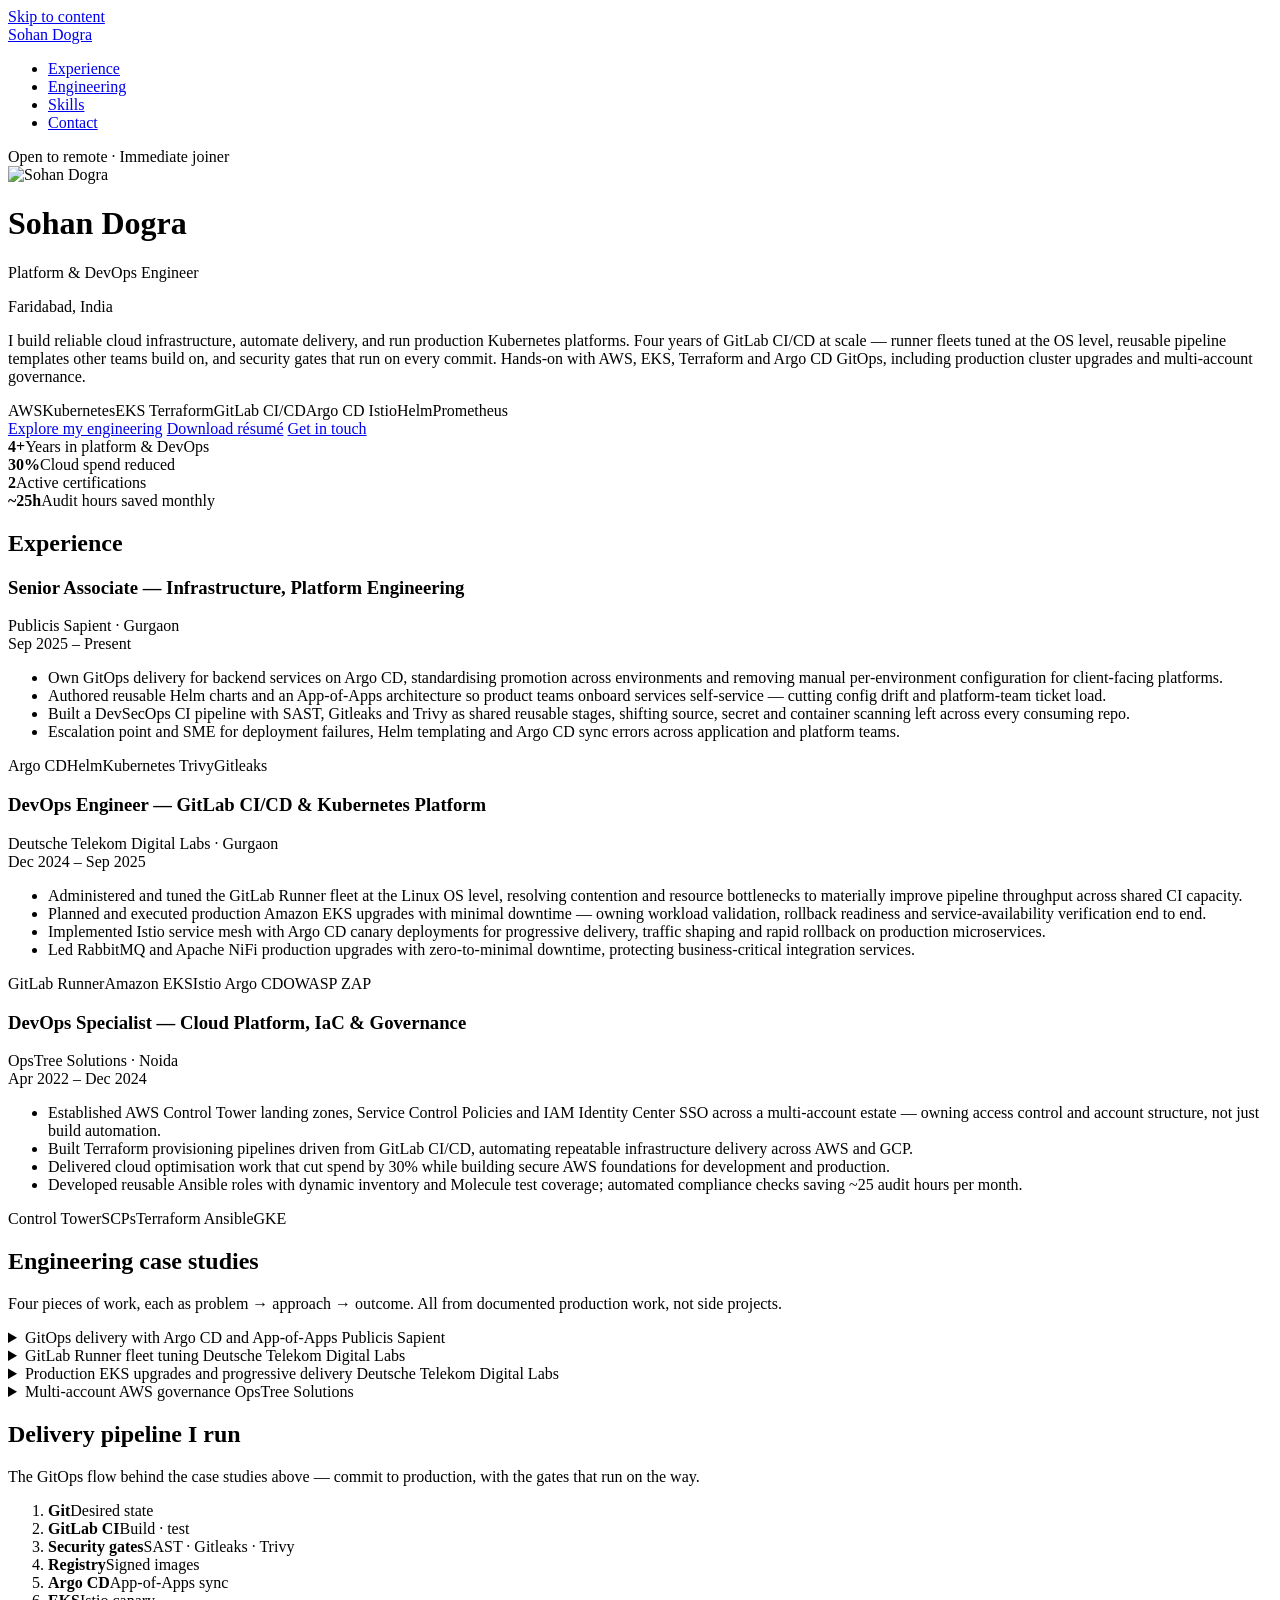
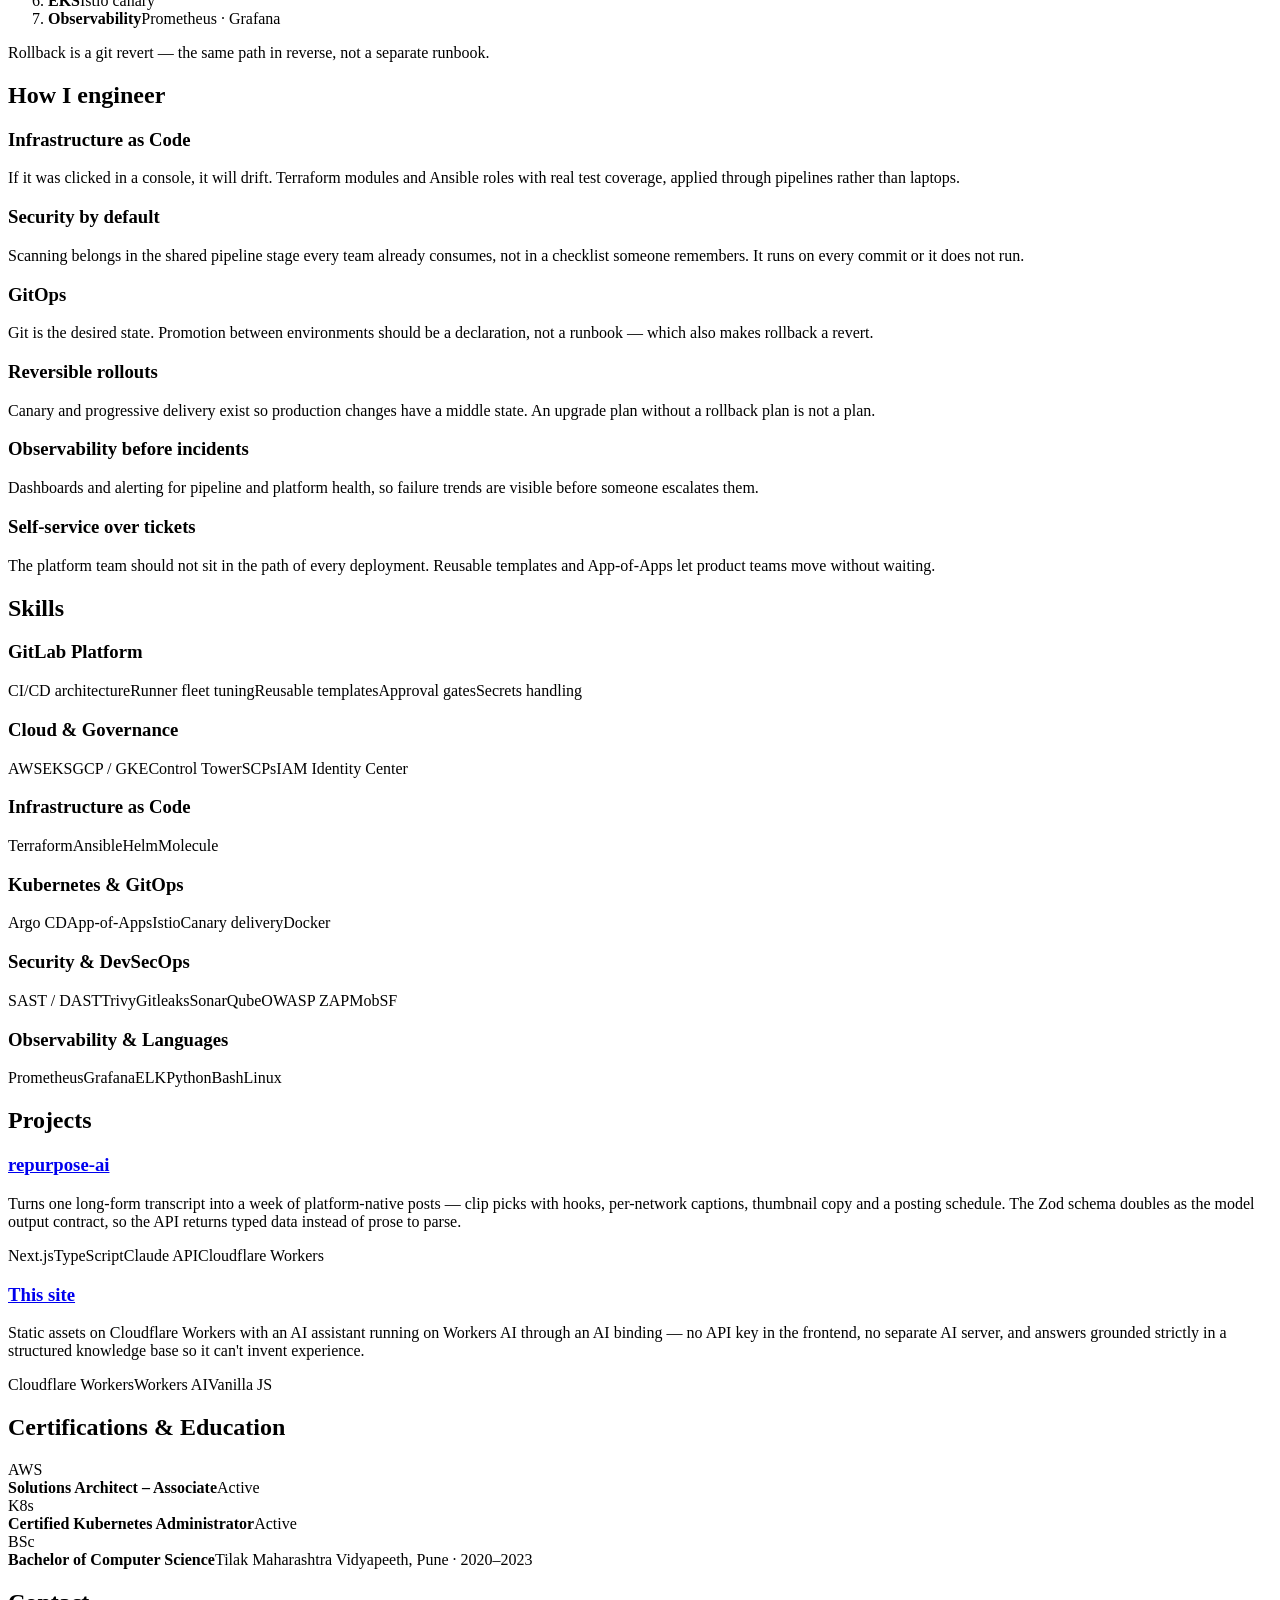
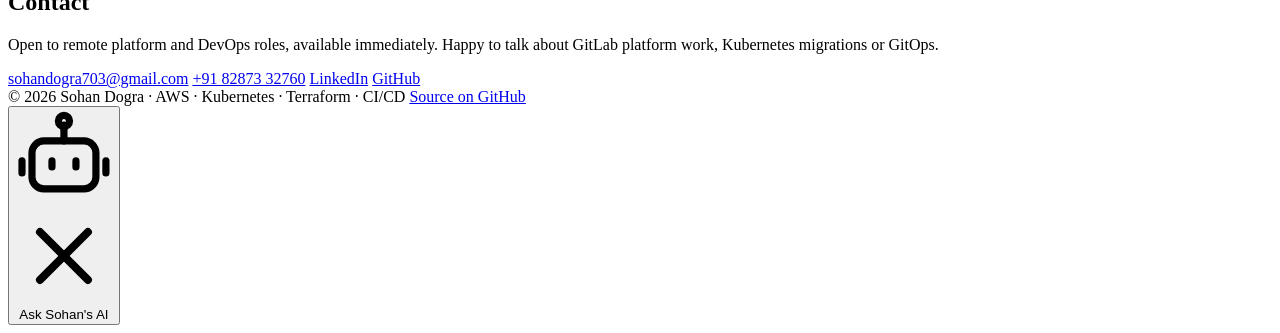
==== commit d5a07d3a: "Remove duplicate AI entry points from the top of the page The floating widget is visible from anywhe" ====
--- a/public/index.html
+++ b/public/index.html
@@ -29,7 +29,6 @@
       <li><a href="#experience">Experience</a></li>
       <li><a href="#work">Engineering</a></li>
       <li><a href="#skills">Skills</a></li>
-      <li><a href="#" data-open-chat>Ask AI</a></li>
       <li><a href="#contact">Contact</a></li>
     </ul>
   </div>
@@ -65,9 +64,9 @@
     </div>
 
     <nav class="links" aria-label="Primary">
-      <a href="#" class="primary" data-open-chat>Ask Sohan's AI</a>
-      <a href="#work">Explore my engineering</a>
+      <a href="#work" class="primary">Explore my engineering</a>
       <a href="/Sohan_Dogra_Resume.pdf">Download résumé</a>
+      <a href="mailto:sohandogra703@gmail.com">Get in touch</a>
     </nav>
 
     <div class="stats">
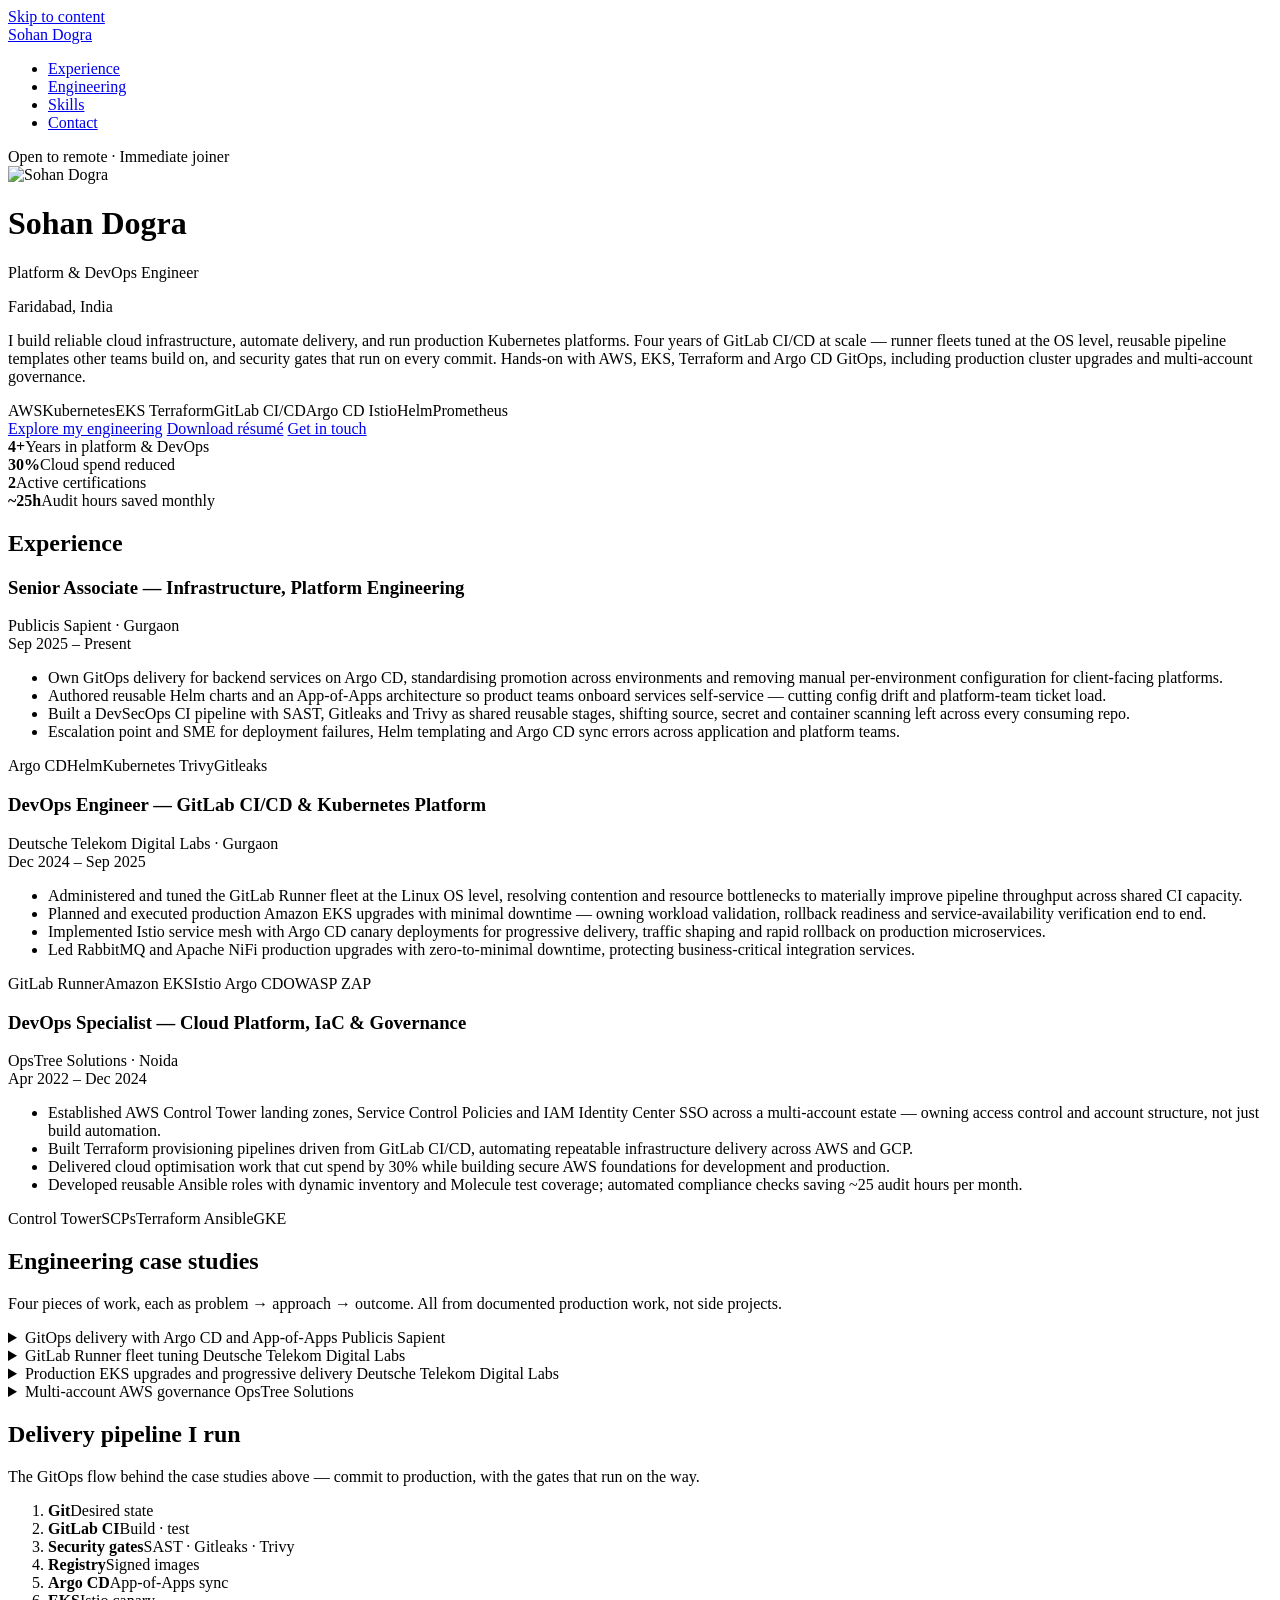
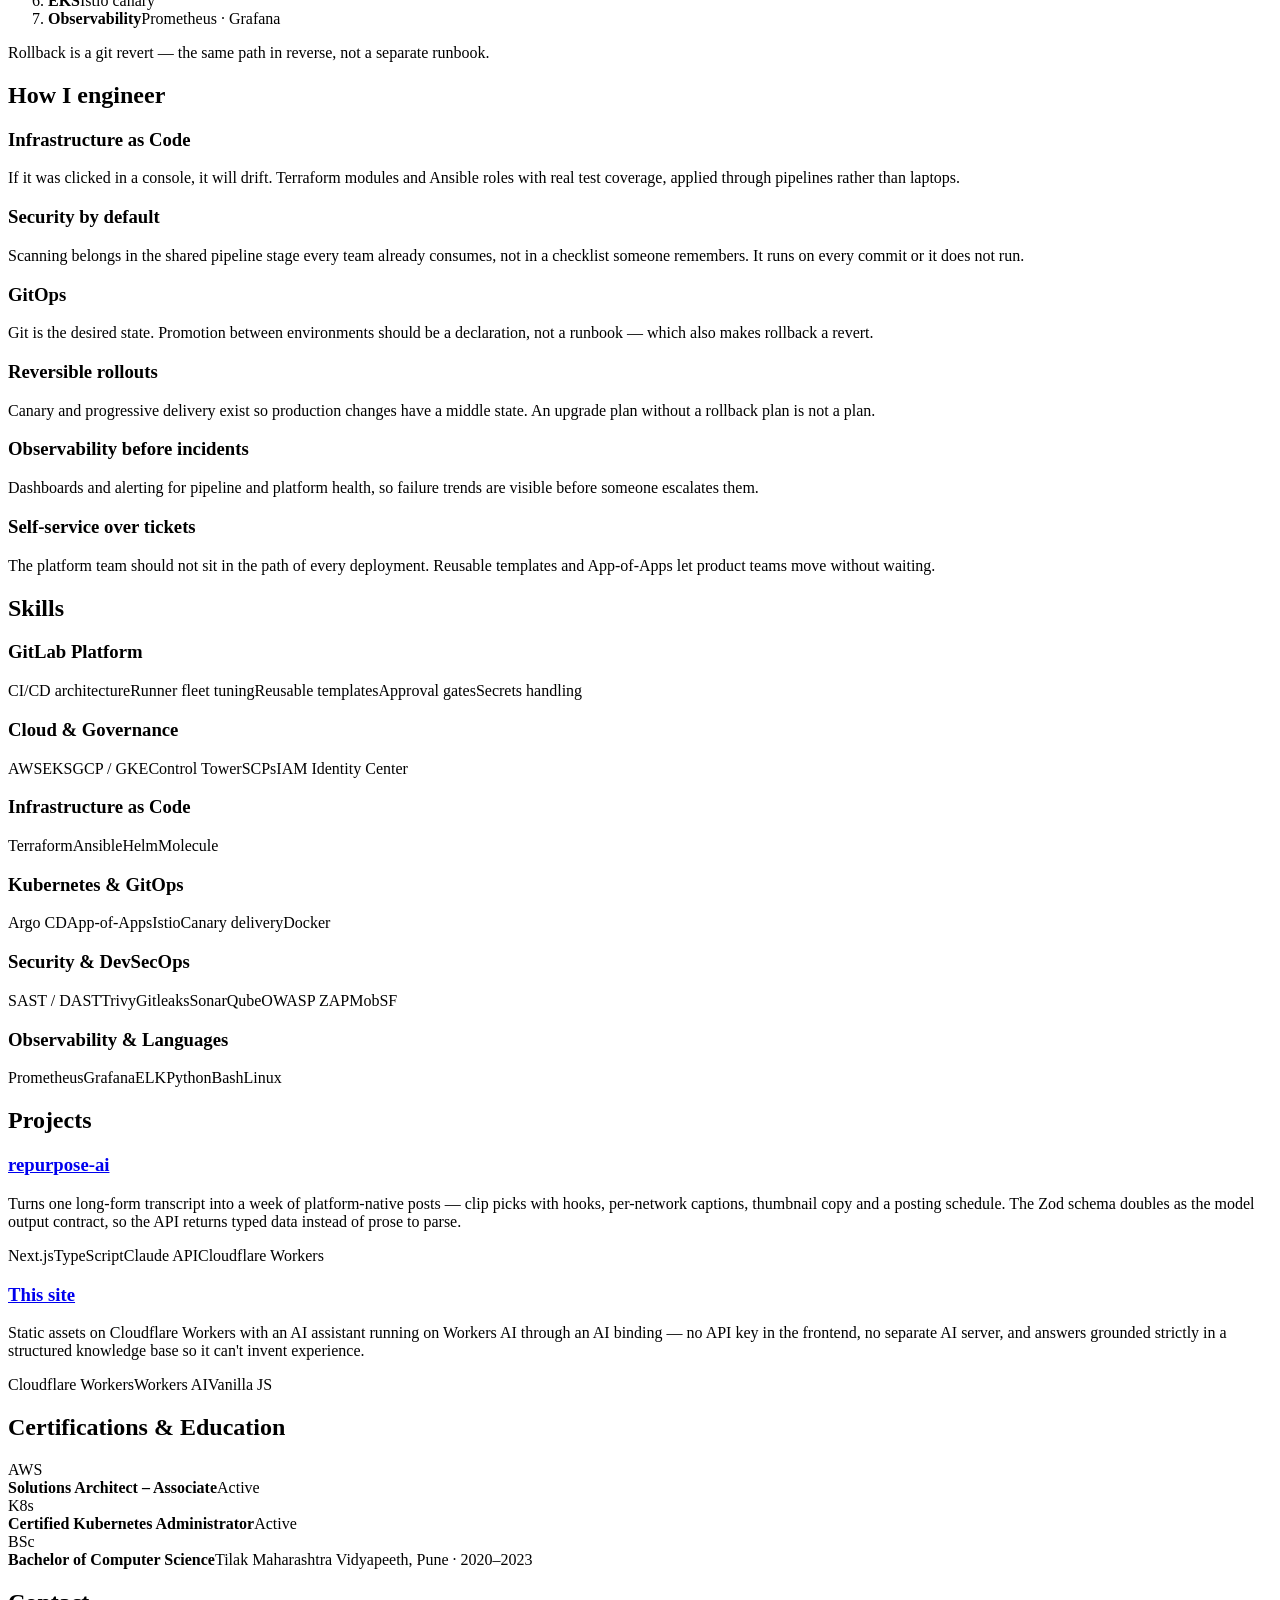
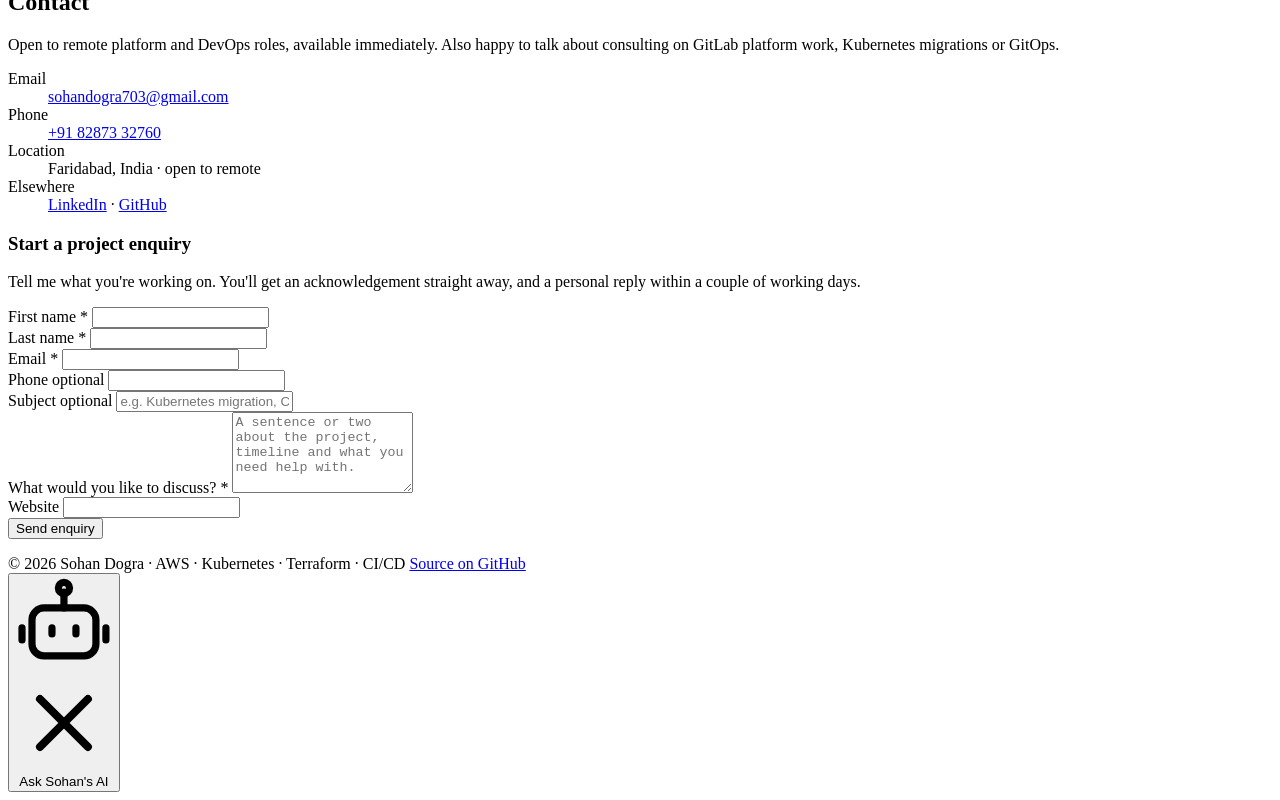
==== commit 039c6e6d: "Add project enquiry form backed by D1 POST /api/contact validates, stores to D1, then emails best-ef" ====
--- a/public/index.html
+++ b/public/index.html
@@ -66,7 +66,7 @@
     <nav class="links" aria-label="Primary">
       <a href="#work" class="primary">Explore my engineering</a>
       <a href="/Sohan_Dogra_Resume.pdf">Download résumé</a>
-      <a href="mailto:sohandogra703@gmail.com">Get in touch</a>
+      <a href="#contact">Get in touch</a>
     </nav>
 
     <div class="stats">
@@ -299,14 +299,76 @@
   <!-- ============ CONTACT ============ -->
   <section id="contact" class="reveal">
     <h2>Contact</h2>
-    <div class="contact-card">
-      <p>Open to remote platform and DevOps roles, available immediately. Happy to talk about GitLab platform work, Kubernetes migrations or GitOps.</p>
-      <div class="links">
-        <a href="mailto:sohandogra703@gmail.com">sohandogra703@gmail.com</a>
-        <a href="tel:+918287332760">+91 82873 32760</a>
-        <a href="https://www.linkedin.com/in/devopsspecialist/">LinkedIn</a>
-        <a href="https://github.com/DevSecOpsSohan">GitHub</a>
-      </div>
+
+    <div class="contact-grid">
+      <div class="contact-card">
+        <p>Open to remote platform and DevOps roles, available immediately. Also happy to talk about consulting on GitLab platform work, Kubernetes migrations or GitOps.</p>
+        <dl class="contact-list">
+          <dt>Email</dt>
+          <dd><a href="mailto:sohandogra703@gmail.com">sohandogra703@gmail.com</a></dd>
+          <dt>Phone</dt>
+          <dd><a href="tel:+918287332760">+91 82873 32760</a></dd>
+          <dt>Location</dt>
+          <dd>Faridabad, India · open to remote</dd>
+          <dt>Elsewhere</dt>
+          <dd>
+            <a href="https://www.linkedin.com/in/devopsspecialist/">LinkedIn</a> ·
+            <a href="https://github.com/DevSecOpsSohan">GitHub</a>
+          </dd>
+        </dl>
+      </div>
+
+      <form class="enquiry" id="enquiry-form" novalidate>
+        <h3>Start a project enquiry</h3>
+        <p class="form-lede">Tell me what you're working on. You'll get an acknowledgement straight away, and a personal reply within a couple of working days.</p>
+
+        <div class="row">
+          <div class="field">
+            <label for="first_name">First name <span aria-hidden="true">*</span></label>
+            <input id="first_name" name="first_name" type="text" maxlength="80" autocomplete="given-name" required>
+            <small class="err" data-err="first_name"></small>
+          </div>
+          <div class="field">
+            <label for="last_name">Last name <span aria-hidden="true">*</span></label>
+            <input id="last_name" name="last_name" type="text" maxlength="80" autocomplete="family-name" required>
+            <small class="err" data-err="last_name"></small>
+          </div>
+        </div>
+
+        <div class="row">
+          <div class="field">
+            <label for="email">Email <span aria-hidden="true">*</span></label>
+            <input id="email" name="email" type="email" maxlength="200" autocomplete="email" required>
+            <small class="err" data-err="email"></small>
+          </div>
+          <div class="field">
+            <label for="phone">Phone <span class="opt">optional</span></label>
+            <input id="phone" name="phone" type="tel" maxlength="40" autocomplete="tel">
+            <small class="err" data-err="phone"></small>
+          </div>
+        </div>
+
+        <div class="field">
+          <label for="subject">Subject <span class="opt">optional</span></label>
+          <input id="subject" name="subject" type="text" maxlength="140" placeholder="e.g. Kubernetes migration, CI/CD audit, contract role">
+        </div>
+
+        <div class="field">
+          <label for="message">What would you like to discuss? <span aria-hidden="true">*</span></label>
+          <textarea id="message" name="message" rows="5" maxlength="4000" required
+                    placeholder="A sentence or two about the project, timeline and what you need help with."></textarea>
+          <small class="err" data-err="message"></small>
+        </div>
+
+        <!-- Honeypot: hidden from people, tempting to bots. -->
+        <div class="hp" aria-hidden="true">
+          <label for="website">Website</label>
+          <input id="website" name="website" type="text" tabindex="-1" autocomplete="off">
+        </div>
+
+        <button type="submit" id="enquiry-send">Send enquiry</button>
+        <p class="form-status" id="enquiry-status" role="status" aria-live="polite"></p>
+      </form>
     </div>
   </section>
 
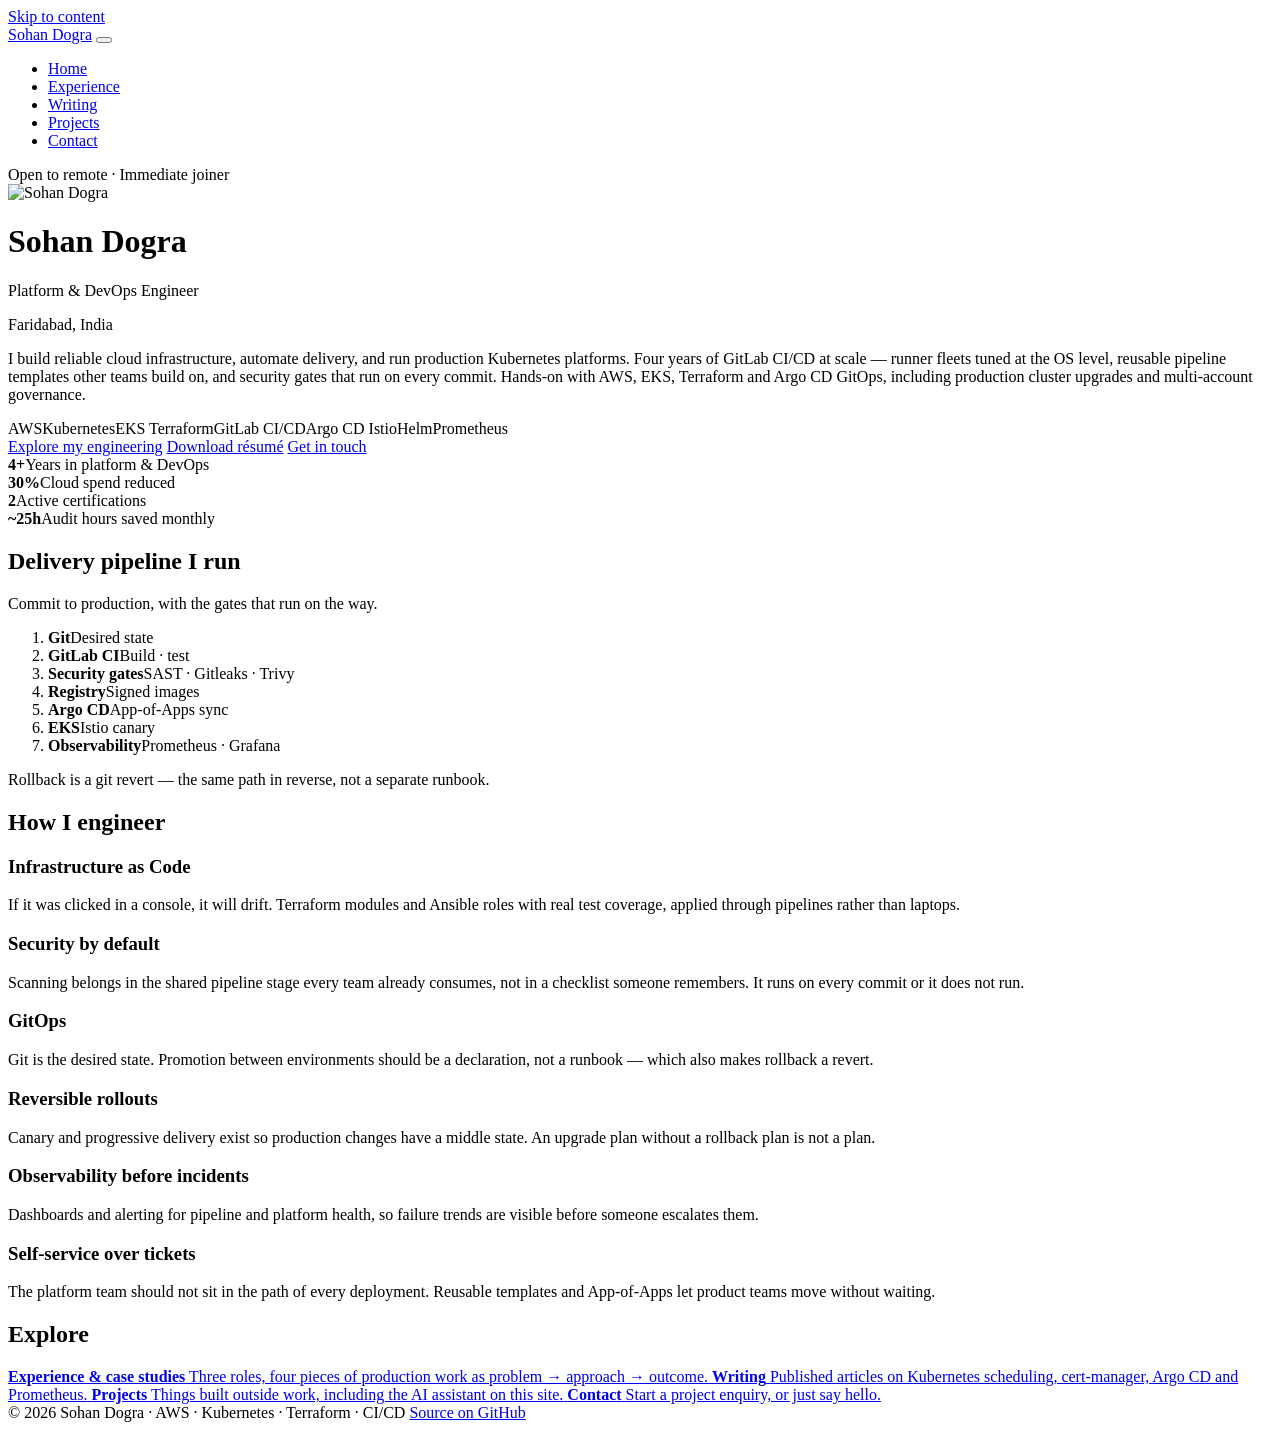
==== commit f6aae5a8: "Restructure into a multi-page site with a writing section Splits one long page into Home, Experience" ====
--- a/public/index.html
+++ b/public/index.html
@@ -5,8 +5,9 @@
 <meta name="viewport" content="width=device-width, initial-scale=1">
 <title>Sohan Dogra | Platform &amp; DevOps Engineer | AWS · Kubernetes · GitLab CI/CD</title>
 <meta name="description" content="Platform and DevOps engineer with 4+ years running production GitLab CI/CD, AWS, Kubernetes and Argo CD GitOps at Publicis Sapient, Deutsche Telekom Digital Labs and OpsTree. AWS SAA and CKA certified.">
-<meta property="og:title" content="Sohan Dogra — Platform &amp; DevOps Engineer">
-<meta property="og:description" content="4+ years running production GitLab CI/CD, AWS, Kubernetes and GitOps. Ask the AI assistant about his experience.">
+<link rel="canonical" href="https://portfolio.sohandogra703.workers.dev/">
+<meta property="og:title" content="Sohan Dogra | Platform &amp; DevOps Engineer | AWS · Kubernetes · GitLab CI/CD">
+<meta property="og:description" content="Platform and DevOps engineer with 4+ years running production GitLab CI/CD, AWS, Kubernetes and Argo CD GitOps at Publicis Sapient, Deutsche Telekom Digital Labs and OpsTree. AWS SAA and CKA certified.">
 <meta property="og:type" content="profile">
 <meta property="og:url" content="https://portfolio.sohandogra703.workers.dev/">
 <meta property="og:image" content="https://portfolio.sohandogra703.workers.dev/avatar.jpg">
@@ -24,19 +25,22 @@
 
 <nav>
   <div class="wrap">
-    <a href="#top" class="brand">Sohan Dogra</a>
-    <ul>
-      <li><a href="#experience">Experience</a></li>
-      <li><a href="#work">Engineering</a></li>
-      <li><a href="#skills">Skills</a></li>
-      <li><a href="#contact">Contact</a></li>
+    <a href="/" class="brand">Sohan Dogra</a>
+    <button id="nav-toggle" class="nav-toggle" aria-expanded="false" aria-controls="nav-list" aria-label="Toggle menu">
+      <span></span><span></span><span></span>
+    </button>
+    <ul id="nav-list">
+        <li><a href="/">Home</a></li>
+        <li><a href="/experience/">Experience</a></li>
+        <li><a href="/blog/">Writing</a></li>
+        <li><a href="/projects/">Projects</a></li>
+        <li><a href="/contact/">Contact</a></li>
     </ul>
   </div>
 </nav>
 
-<div class="wrap" id="top">
+<div class="wrap">
 <main id="main">
-
   <header>
     <span class="badge"><span class="dot"></span> Open to remote · Immediate joiner</span>
 
@@ -64,9 +68,9 @@
     </div>
 
     <nav class="links" aria-label="Primary">
-      <a href="#work" class="primary">Explore my engineering</a>
+      <a href="/experience/" class="primary">Explore my engineering</a>
       <a href="/Sohan_Dogra_Resume.pdf">Download résumé</a>
-      <a href="#contact">Get in touch</a>
+      <a href="/contact/">Get in touch</a>
     </nav>
 
     <div class="stats">
@@ -77,142 +81,9 @@
     </div>
   </header>
 
-  <!-- ============ EXPERIENCE ============ -->
-  <section id="experience" class="reveal">
-    <h2>Experience</h2>
-
-    <div class="job now">
-      <h3>Senior Associate — Infrastructure, Platform Engineering</h3>
-      <div class="co">Publicis Sapient · Gurgaon</div>
-      <div class="when">Sep 2025 – Present</div>
-      <ul>
-        <li>Own GitOps delivery for backend services on Argo CD, standardising promotion across environments and removing manual per-environment configuration for client-facing platforms.</li>
-        <li>Authored reusable Helm charts and an App-of-Apps architecture so product teams onboard services self-service — cutting config drift and platform-team ticket load.</li>
-        <li>Built a DevSecOps CI pipeline with SAST, Gitleaks and Trivy as shared reusable stages, shifting source, secret and container scanning left across every consuming repo.</li>
-        <li>Escalation point and SME for deployment failures, Helm templating and Argo CD sync errors across application and platform teams.</li>
-      </ul>
-      <div class="tags">
-        <span class="tag">Argo CD</span><span class="tag">Helm</span><span class="tag">Kubernetes</span>
-        <span class="tag">Trivy</span><span class="tag">Gitleaks</span>
-      </div>
-    </div>
-
-    <div class="job">
-      <h3>DevOps Engineer — GitLab CI/CD &amp; Kubernetes Platform</h3>
-      <div class="co">Deutsche Telekom Digital Labs · Gurgaon</div>
-      <div class="when">Dec 2024 – Sep 2025</div>
-      <ul>
-        <li>Administered and tuned the GitLab Runner fleet at the Linux OS level, resolving contention and resource bottlenecks to materially improve pipeline throughput across shared CI capacity.</li>
-        <li>Planned and executed production Amazon EKS upgrades with minimal downtime — owning workload validation, rollback readiness and service-availability verification end to end.</li>
-        <li>Implemented Istio service mesh with Argo CD canary deployments for progressive delivery, traffic shaping and rapid rollback on production microservices.</li>
-        <li>Led RabbitMQ and Apache NiFi production upgrades with zero-to-minimal downtime, protecting business-critical integration services.</li>
-      </ul>
-      <div class="tags">
-        <span class="tag">GitLab Runner</span><span class="tag">Amazon EKS</span><span class="tag">Istio</span>
-        <span class="tag">Argo CD</span><span class="tag">OWASP ZAP</span>
-      </div>
-    </div>
-
-    <div class="job">
-      <h3>DevOps Specialist — Cloud Platform, IaC &amp; Governance</h3>
-      <div class="co">OpsTree Solutions · Noida</div>
-      <div class="when">Apr 2022 – Dec 2024</div>
-      <ul>
-        <li>Established AWS Control Tower landing zones, Service Control Policies and IAM Identity Center SSO across a multi-account estate — owning access control and account structure, not just build automation.</li>
-        <li>Built Terraform provisioning pipelines driven from GitLab CI/CD, automating repeatable infrastructure delivery across AWS and GCP.</li>
-        <li>Delivered cloud optimisation work that cut spend by 30% while building secure AWS foundations for development and production.</li>
-        <li>Developed reusable Ansible roles with dynamic inventory and Molecule test coverage; automated compliance checks saving ~25 audit hours per month.</li>
-      </ul>
-      <div class="tags">
-        <span class="tag">Control Tower</span><span class="tag">SCPs</span><span class="tag">Terraform</span>
-        <span class="tag">Ansible</span><span class="tag">GKE</span>
-      </div>
-    </div>
-  </section>
-
-  <!-- ============ CASE STUDIES ============ -->
-  <section id="work" class="reveal">
-    <h2>Engineering case studies</h2>
-    <p class="lede">Four pieces of work, each as problem → approach → outcome. All from documented production work, not side projects.</p>
-
-    <details class="case">
-      <summary>
-        <span class="case-name">GitOps delivery with Argo CD and App-of-Apps</span>
-        <span class="case-where">Publicis Sapient</span>
-      </summary>
-      <div class="case-body">
-        <h4>Problem</h4>
-        <p>Backend services were promoted across environments manually, so every environment needed its own hand-maintained configuration. That produced drift between environments and a steady stream of tickets into the platform team.</p>
-        <h4>Approach</h4>
-        <p>Standardised promotion on Argo CD and authored reusable Helm charts behind an App-of-Apps structure, so a new service is onboarded by declaring it rather than by hand-configuring each environment.</p>
-        <h4>Outcome</h4>
-        <p>Product teams onboard services self-service. Configuration drift between environments is reduced and platform-team ticket load is lower.</p>
-        <div class="tags">
-          <span class="tag">Argo CD</span><span class="tag">Helm</span><span class="tag">Kubernetes</span><span class="tag">Git</span>
-        </div>
-      </div>
-    </details>
-
-    <details class="case">
-      <summary>
-        <span class="case-name">GitLab Runner fleet tuning</span>
-        <span class="case-where">Deutsche Telekom Digital Labs</span>
-      </summary>
-      <div class="case-body">
-        <h4>Problem</h4>
-        <p>Shared CI capacity was contended. Developers waited on pipelines, and the bottleneck sat below the CI layer — in how runners were provisioned and how the host OS handled concurrent jobs.</p>
-        <h4>Approach</h4>
-        <p>Administered and tuned the GitLab Runner fleet at the Linux OS level, resolving resource contention and bottlenecks rather than simply adding more runners.</p>
-        <h4>Outcome</h4>
-        <p>Materially improved pipeline throughput and reduced developer wait time across shared CI capacity.</p>
-        <div class="tags">
-          <span class="tag">GitLab Runner</span><span class="tag">Linux</span><span class="tag">GitLab CI/CD</span>
-        </div>
-      </div>
-    </details>
-
-    <details class="case">
-      <summary>
-        <span class="case-name">Production EKS upgrades and progressive delivery</span>
-        <span class="case-where">Deutsche Telekom Digital Labs</span>
-      </summary>
-      <div class="case-body">
-        <h4>Problem</h4>
-        <p>Production Kubernetes clusters needed version upgrades without taking down business-critical microservices, and rollouts had no safe intermediate step between deployed and not deployed.</p>
-        <h4>Approach</h4>
-        <p>Planned and executed EKS upgrades end to end — workload and dependency validation, rollback readiness, service-availability verification. Introduced Istio with Argo CD canary deployments so traffic could be shifted gradually and rolled back quickly.</p>
-        <h4>Outcome</h4>
-        <p>Upgrades completed with minimal downtime. Progressive delivery gave production rollouts a safe, reversible path.</p>
-        <div class="tags">
-          <span class="tag">Amazon EKS</span><span class="tag">Istio</span><span class="tag">Argo CD</span>
-        </div>
-      </div>
-    </details>
-
-    <details class="case">
-      <summary>
-        <span class="case-name">Multi-account AWS governance</span>
-        <span class="case-where">OpsTree Solutions</span>
-      </summary>
-      <div class="case-body">
-        <h4>Problem</h4>
-        <p>A multi-account AWS estate needed consistent account structure, access control and guardrails — governance, not just build automation.</p>
-        <h4>Approach</h4>
-        <p>Established Control Tower landing zones, Service Control Policies and AWS SSO federation, and drove Terraform provisioning pipelines from GitLab CI/CD so infrastructure delivery was repeatable across AWS and GCP.</p>
-        <h4>Outcome</h4>
-        <p>Cloud spend reduced by 30%. Compliance automation saved approximately 25 manual audit hours per month.</p>
-        <div class="tags">
-          <span class="tag">Control Tower</span><span class="tag">SCPs</span><span class="tag">AWS SSO</span><span class="tag">Terraform</span>
-        </div>
-      </div>
-    </details>
-  </section>
-
-  <!-- ============ ARCHITECTURE ============ -->
-  <section id="architecture" class="reveal">
+  <section class="reveal">
     <h2>Delivery pipeline I run</h2>
-    <p class="lede">The GitOps flow behind the case studies above — commit to production, with the gates that run on the way.</p>
-
+    <p class="lede">Commit to production, with the gates that run on the way.</p>
     <div class="flow-scroll">
       <ol class="flow">
         <li><b>Git</b><span>Desired state</span></li>
@@ -227,8 +98,7 @@
     <p class="note">Rollback is a git revert — the same path in reverse, not a separate runbook.</p>
   </section>
 
-  <!-- ============ PRINCIPLES ============ -->
-  <section id="principles" class="reveal">
+  <section class="reveal">
     <h2>How I engineer</h2>
     <div class="skills">
       <div class="sk"><h3>Infrastructure as Code</h3><p>If it was clicked in a console, it will drift. Terraform modules and Ansible roles with real test coverage, applied through pipelines rather than laptops.</p></div>
@@ -240,236 +110,33 @@
     </div>
   </section>
 
-  <!-- ============ SKILLS ============ -->
-  <section id="skills" class="reveal">
-    <h2>Skills</h2>
-    <div class="skills">
-      <div class="sk">
-        <h3>GitLab Platform</h3>
-        <div class="tags"><span class="tag">CI/CD architecture</span><span class="tag">Runner fleet tuning</span><span class="tag">Reusable templates</span><span class="tag">Approval gates</span><span class="tag">Secrets handling</span></div>
-      </div>
-      <div class="sk">
-        <h3>Cloud &amp; Governance</h3>
-        <div class="tags"><span class="tag">AWS</span><span class="tag">EKS</span><span class="tag">GCP / GKE</span><span class="tag">Control Tower</span><span class="tag">SCPs</span><span class="tag">IAM Identity Center</span></div>
-      </div>
-      <div class="sk">
-        <h3>Infrastructure as Code</h3>
-        <div class="tags"><span class="tag">Terraform</span><span class="tag">Ansible</span><span class="tag">Helm</span><span class="tag">Molecule</span></div>
-      </div>
-      <div class="sk">
-        <h3>Kubernetes &amp; GitOps</h3>
-        <div class="tags"><span class="tag">Argo CD</span><span class="tag">App-of-Apps</span><span class="tag">Istio</span><span class="tag">Canary delivery</span><span class="tag">Docker</span></div>
-      </div>
-      <div class="sk">
-        <h3>Security &amp; DevSecOps</h3>
-        <div class="tags"><span class="tag">SAST / DAST</span><span class="tag">Trivy</span><span class="tag">Gitleaks</span><span class="tag">SonarQube</span><span class="tag">OWASP ZAP</span><span class="tag">MobSF</span></div>
-      </div>
-      <div class="sk">
-        <h3>Observability &amp; Languages</h3>
-        <div class="tags"><span class="tag">Prometheus</span><span class="tag">Grafana</span><span class="tag">ELK</span><span class="tag">Python</span><span class="tag">Bash</span><span class="tag">Linux</span></div>
-      </div>
+  <section class="reveal">
+    <h2>Explore</h2>
+    <div class="cards">
+      <a class="card" href="/experience/">
+        <b>Experience &amp; case studies</b>
+        <span>Three roles, four pieces of production work as problem → approach → outcome.</span>
+      </a>
+      <a class="card" href="/blog/">
+        <b>Writing</b>
+        <span>Published articles on Kubernetes scheduling, cert-manager, Argo CD and Prometheus.</span>
+      </a>
+      <a class="card" href="/projects/">
+        <b>Projects</b>
+        <span>Things built outside work, including the AI assistant on this site.</span>
+      </a>
+      <a class="card" href="/contact/">
+        <b>Contact</b>
+        <span>Start a project enquiry, or just say hello.</span>
+      </a>
     </div>
   </section>
-
-  <!-- ============ PROJECTS ============ -->
-  <section id="projects" class="reveal">
-    <h2>Projects</h2>
-    <article class="project">
-      <h3><a href="https://github.com/DevSecOpsSohan/repurpose-ai">repurpose-ai</a></h3>
-      <p>Turns one long-form transcript into a week of platform-native posts — clip picks with hooks, per-network captions, thumbnail copy and a posting schedule. The Zod schema doubles as the model output contract, so the API returns typed data instead of prose to parse.</p>
-      <div class="tags"><span class="tag">Next.js</span><span class="tag">TypeScript</span><span class="tag">Claude API</span><span class="tag">Cloudflare Workers</span></div>
-    </article>
-    <article class="project">
-      <h3><a href="https://github.com/DevSecOpsSohan/portfolio">This site</a></h3>
-      <p>Static assets on Cloudflare Workers with an AI assistant running on Workers AI through an AI binding — no API key in the frontend, no separate AI server, and answers grounded strictly in a structured knowledge base so it can't invent experience.</p>
-      <div class="tags"><span class="tag">Cloudflare Workers</span><span class="tag">Workers AI</span><span class="tag">Vanilla JS</span></div>
-    </article>
-  </section>
-
-  <!-- ============ CERTS ============ -->
-  <section id="certifications" class="reveal">
-    <h2>Certifications &amp; Education</h2>
-    <div class="certs">
-      <div class="cert"><div class="mark">AWS</div><div><b>Solutions Architect – Associate</b><span>Active</span></div></div>
-      <div class="cert"><div class="mark">K8s</div><div><b>Certified Kubernetes Administrator</b><span>Active</span></div></div>
-      <div class="cert"><div class="mark">BSc</div><div><b>Bachelor of Computer Science</b><span>Tilak Maharashtra Vidyapeeth, Pune · 2020–2023</span></div></div>
-    </div>
-  </section>
-
-  <!-- ============ CONTACT ============ -->
-  <section id="contact" class="reveal">
-    <h2>Contact</h2>
-
-    <div class="contact-grid">
-      <div class="contact-card">
-        <p>Open to remote platform and DevOps roles, available immediately. Also happy to talk about consulting on GitLab platform work, Kubernetes migrations or GitOps.</p>
-        <dl class="contact-list">
-          <dt>Email</dt>
-          <dd><a href="mailto:sohandogra703@gmail.com">sohandogra703@gmail.com</a></dd>
-          <dt>Phone</dt>
-          <dd><a href="tel:+918287332760">+91 82873 32760</a></dd>
-          <dt>Location</dt>
-          <dd>Faridabad, India · open to remote</dd>
-          <dt>Elsewhere</dt>
-          <dd>
-            <a href="https://www.linkedin.com/in/devopsspecialist/">LinkedIn</a> ·
-            <a href="https://github.com/DevSecOpsSohan">GitHub</a>
-          </dd>
-        </dl>
-      </div>
-
-      <form class="enquiry" id="enquiry-form" novalidate>
-        <h3>Start a project enquiry</h3>
-        <p class="form-lede">Tell me what you're working on. You'll get an acknowledgement straight away, and a personal reply within a couple of working days.</p>
-
-        <div class="row">
-          <div class="field">
-            <label for="first_name">First name <span aria-hidden="true">*</span></label>
-            <input id="first_name" name="first_name" type="text" maxlength="80" autocomplete="given-name" required>
-            <small class="err" data-err="first_name"></small>
-          </div>
-          <div class="field">
-            <label for="last_name">Last name <span aria-hidden="true">*</span></label>
-            <input id="last_name" name="last_name" type="text" maxlength="80" autocomplete="family-name" required>
-            <small class="err" data-err="last_name"></small>
-          </div>
-        </div>
-
-        <div class="row">
-          <div class="field">
-            <label for="email">Email <span aria-hidden="true">*</span></label>
-            <input id="email" name="email" type="email" maxlength="200" autocomplete="email" required>
-            <small class="err" data-err="email"></small>
-          </div>
-          <div class="field">
-            <label for="phone">Phone <span class="opt">optional</span></label>
-            <input id="phone" name="phone" type="tel" maxlength="40" autocomplete="tel">
-            <small class="err" data-err="phone"></small>
-          </div>
-        </div>
-
-        <div class="field">
-          <label for="subject">Subject <span class="opt">optional</span></label>
-          <input id="subject" name="subject" type="text" maxlength="140" placeholder="e.g. Kubernetes migration, CI/CD audit, contract role">
-        </div>
-
-        <div class="field">
-          <label for="message">What would you like to discuss? <span aria-hidden="true">*</span></label>
-          <textarea id="message" name="message" rows="5" maxlength="4000" required
-                    placeholder="A sentence or two about the project, timeline and what you need help with."></textarea>
-          <small class="err" data-err="message"></small>
-        </div>
-
-        <!-- Honeypot: hidden from people, tempting to bots. -->
-        <div class="hp" aria-hidden="true">
-          <label for="website">Website</label>
-          <input id="website" name="website" type="text" tabindex="-1" autocomplete="off">
-        </div>
-
-        <button type="submit" id="enquiry-send">Send enquiry</button>
-        <p class="form-status" id="enquiry-status" role="status" aria-live="polite"></p>
-      </form>
-    </div>
-  </section>
-
 </main>
 
   <footer>
     <span>&copy; <span id="year">2026</span> Sohan Dogra · AWS · Kubernetes · Terraform · CI/CD</span>
     <span><a href="https://github.com/DevSecOpsSohan/portfolio">Source on GitHub</a></span>
   </footer>
-
-</div>
-
-<script type="application/ld+json">
-{
-  "@context": "https://schema.org",
-  "@type": "Person",
-  "name": "Sohan Dogra",
-  "jobTitle": "Platform & DevOps Engineer",
-  "email": "mailto:sohandogra703@gmail.com",
-  "telephone": "+918287332760",
-  "url": "https://portfolio.sohandogra703.workers.dev/",
-  "address": { "@type": "PostalAddress", "addressLocality": "Faridabad", "addressCountry": "IN" },
-  "sameAs": [
-    "https://github.com/DevSecOpsSohan",
-    "https://www.linkedin.com/in/devopsspecialist/"
-  ],
-  "alumniOf": { "@type": "CollegeOrUniversity", "name": "Tilak Maharashtra Vidyapeeth, Pune" },
-  "knowsAbout": ["AWS", "Kubernetes", "Amazon EKS", "Terraform", "GitLab CI/CD", "Argo CD", "Istio", "Helm", "Prometheus", "DevSecOps"],
-  "worksFor": { "@type": "Organization", "name": "Publicis Sapient" }
-}
-</script>
-
-<!-- ============ FLOATING AI ASSISTANT ============ -->
-<div class="widget">
-
-  <div class="chat-panel" id="chat-panel" hidden>
-    <div class="chat-head">
-      <div class="chat-id">
-        <span class="bot-avatar" aria-hidden="true">
-          <svg viewBox="0 0 24 24" fill="none" stroke="currentColor" stroke-width="1.8" stroke-linecap="round" stroke-linejoin="round">
-            <rect x="4" y="8" width="16" height="12" rx="3"/>
-            <path d="M12 8V4"/><circle cx="12" cy="3" r="1.4"/>
-            <path d="M9 13v1.5M15 13v1.5"/>
-            <path d="M1.5 13v3M22.5 13v3"/>
-          </svg>
-        </span>
-        <div>
-          <b>Ask Sohan's AI</b>
-          <span>Answers only from documented experience</span>
-        </div>
-      </div>
-      <div class="chat-actions">
-        <button type="button" id="mode-toggle" class="mode-btn" aria-pressed="false">Interview me</button>
-        <button type="button" id="chat-close" class="icon-btn" aria-label="Close assistant">
-          <svg viewBox="0 0 24 24" fill="none" stroke="currentColor" stroke-width="2" stroke-linecap="round">
-            <path d="M18 6 6 18M6 6l12 12"/>
-          </svg>
-        </button>
-      </div>
-    </div>
-
-    <div class="chat-log" id="chat-log" role="log" aria-live="polite" aria-label="Conversation">
-      <div class="msg bot">
-        <p>Ask me about Sohan's experience, the platforms he's run, or how he approaches infrastructure. Or hit Interview me and I'll ask you DevOps questions instead.</p>
-      </div>
-    </div>
-
-    <div class="quick" id="quick">
-      <button type="button">30-second summary</button>
-      <button type="button">AWS experience?</button>
-      <button type="button">Kubernetes work?</button>
-      <button type="button">CI/CD tools?</button>
-      <button type="button">Why interview Sohan?</button>
-    </div>
-
-    <form class="chat-form" id="chat-form">
-      <label for="chat-input" class="sr-only">Your question</label>
-      <input id="chat-input" type="text" autocomplete="off" maxlength="600" placeholder="Ask anything…">
-      <button type="submit" id="chat-send" aria-label="Send">
-        <svg viewBox="0 0 24 24" fill="none" stroke="currentColor" stroke-width="2" stroke-linecap="round" stroke-linejoin="round">
-          <path d="M22 2 11 13M22 2l-7 20-4-9-9-4 20-7z"/>
-        </svg>
-      </button>
-    </form>
-  </div>
-
-  <button id="chat-launcher" class="launcher" aria-expanded="false" aria-controls="chat-panel">
-    <span class="launcher-ico" aria-hidden="true">
-      <svg class="ico-bot" viewBox="0 0 24 24" fill="none" stroke="currentColor" stroke-width="1.8" stroke-linecap="round" stroke-linejoin="round">
-        <rect x="4" y="8" width="16" height="12" rx="3"/>
-        <path d="M12 8V4"/><circle cx="12" cy="3" r="1.4"/>
-        <path d="M9 13v1.5M15 13v1.5"/>
-        <path d="M1.5 13v3M22.5 13v3"/>
-      </svg>
-      <svg class="ico-close" viewBox="0 0 24 24" fill="none" stroke="currentColor" stroke-width="2" stroke-linecap="round">
-        <path d="M18 6 6 18M6 6l12 12"/>
-      </svg>
-    </span>
-    <span class="launcher-label">Ask Sohan's AI</span>
-  </button>
-
 </div>
 
 <script src="/app.js" defer></script>
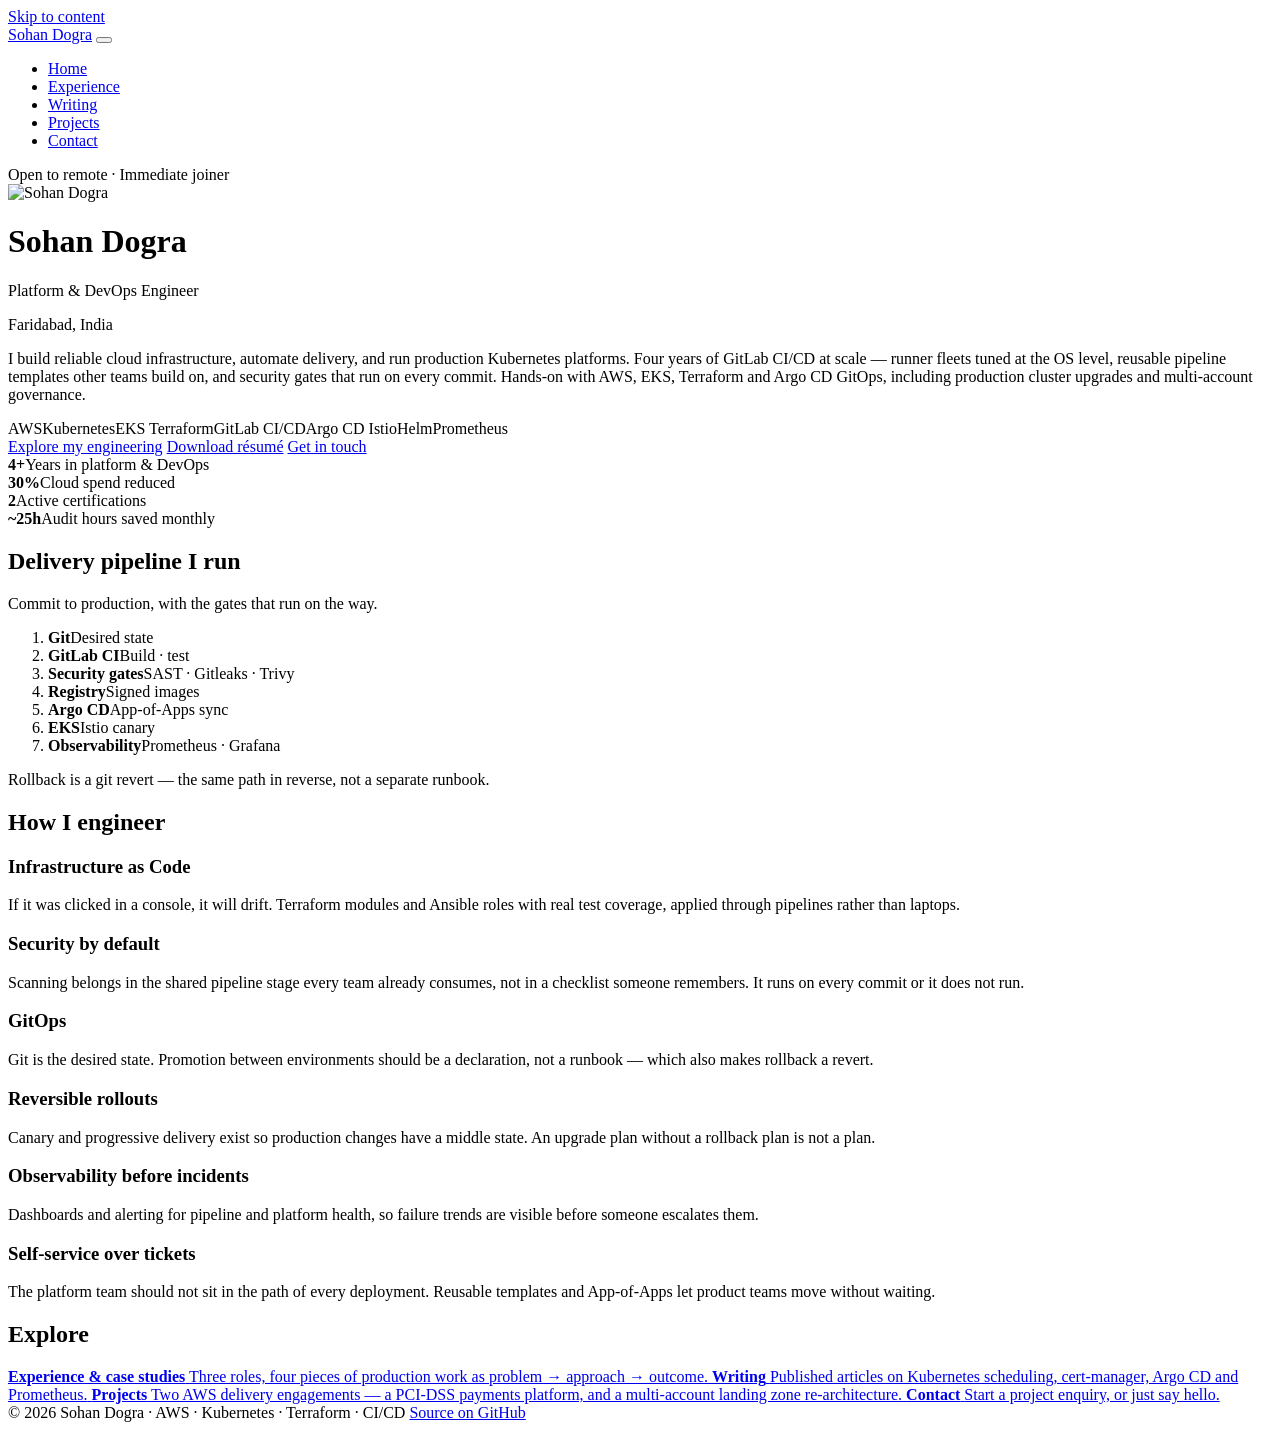
==== commit bd38156e: "Replace side projects with two client delivery case studies Projects page now carries the Atmoon pay" ====
--- a/public/index.html
+++ b/public/index.html
@@ -123,7 +123,7 @@
       </a>
       <a class="card" href="/projects/">
         <b>Projects</b>
-        <span>Things built outside work, including the AI assistant on this site.</span>
+        <span>Two AWS delivery engagements — a PCI-DSS payments platform, and a multi-account landing zone re-architecture.</span>
       </a>
       <a class="card" href="/contact/">
         <b>Contact</b>
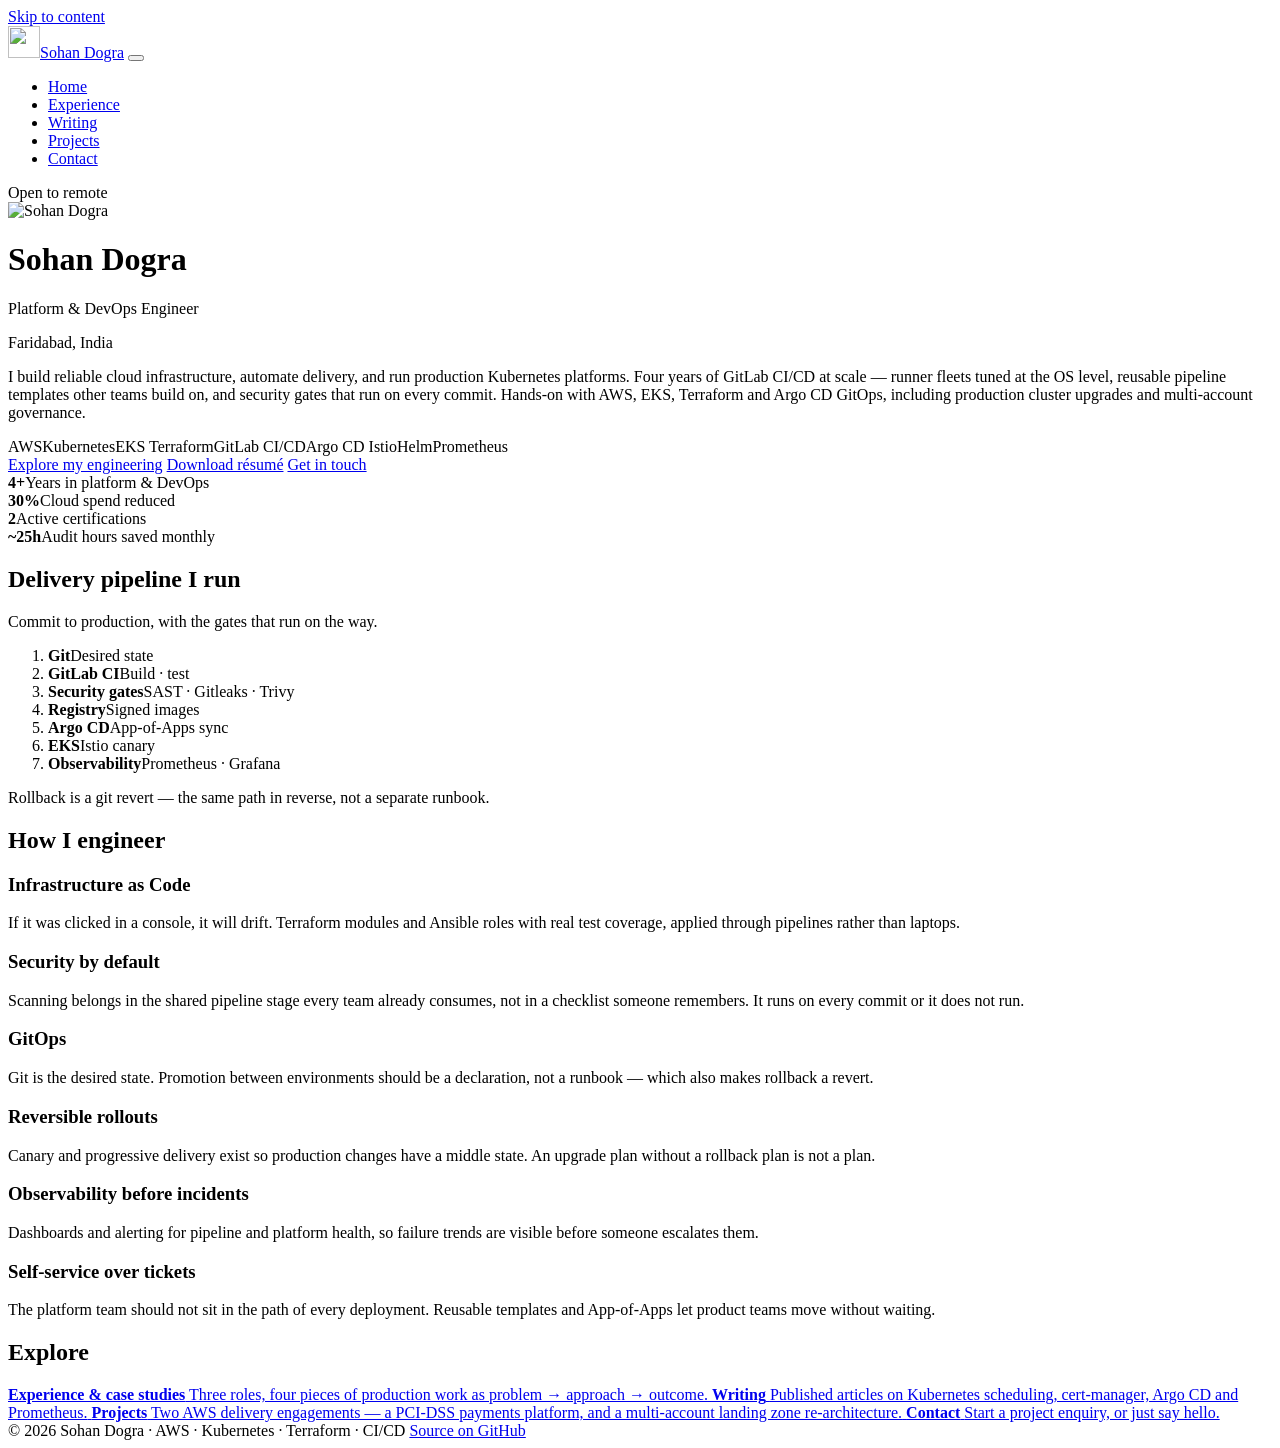
==== commit 8ebf0adf: "Add profile photo to nav and hero; drop "Immediate joiner" from the badge The nav brand is now the p" ====
--- a/public/index.html
+++ b/public/index.html
@@ -25,7 +25,7 @@
 
 <nav>
   <div class="wrap">
-    <a href="/" class="brand">Sohan Dogra</a>
+    <a href="/" class="brand"><img src="/avatar.jpg" alt="" class="brand-img" data-photo width="32" height="32"><span>Sohan Dogra</span></a>
     <button id="nav-toggle" class="nav-toggle" aria-expanded="false" aria-controls="nav-list" aria-label="Toggle menu">
       <span></span><span></span><span></span>
     </button>
@@ -42,10 +42,10 @@
 <div class="wrap">
 <main id="main">
   <header>
-    <span class="badge"><span class="dot"></span> Open to remote · Immediate joiner</span>
+    <span class="badge"><span class="dot"></span> Open to remote</span>
 
     <div class="id-row">
-      <img src="/avatar.jpg" alt="Sohan Dogra" class="avatar" id="avatar" width="116" height="116">
+      <img src="/avatar.jpg" alt="Sohan Dogra" class="avatar" id="avatar" data-photo width="116" height="116">
       <div>
         <h1>Sohan Dogra</h1>
         <p class="role">Platform &amp; DevOps Engineer</p>
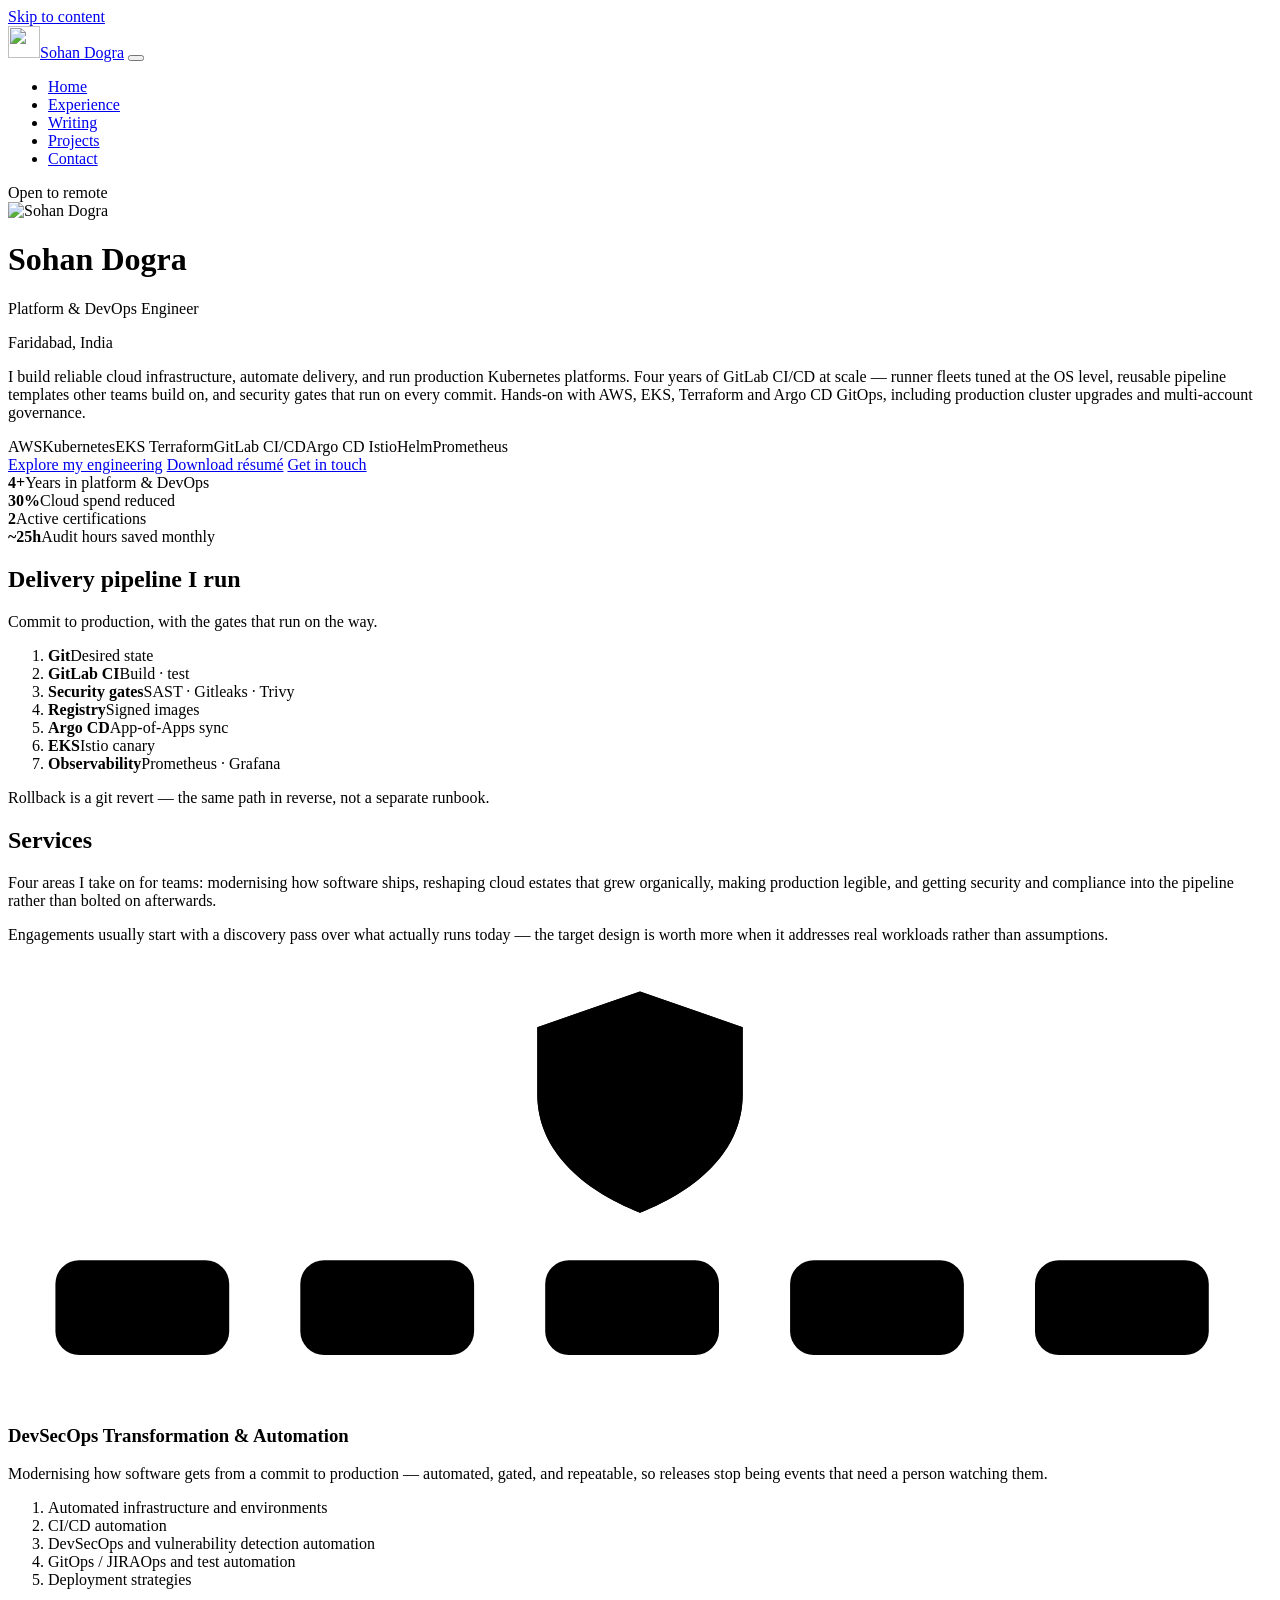
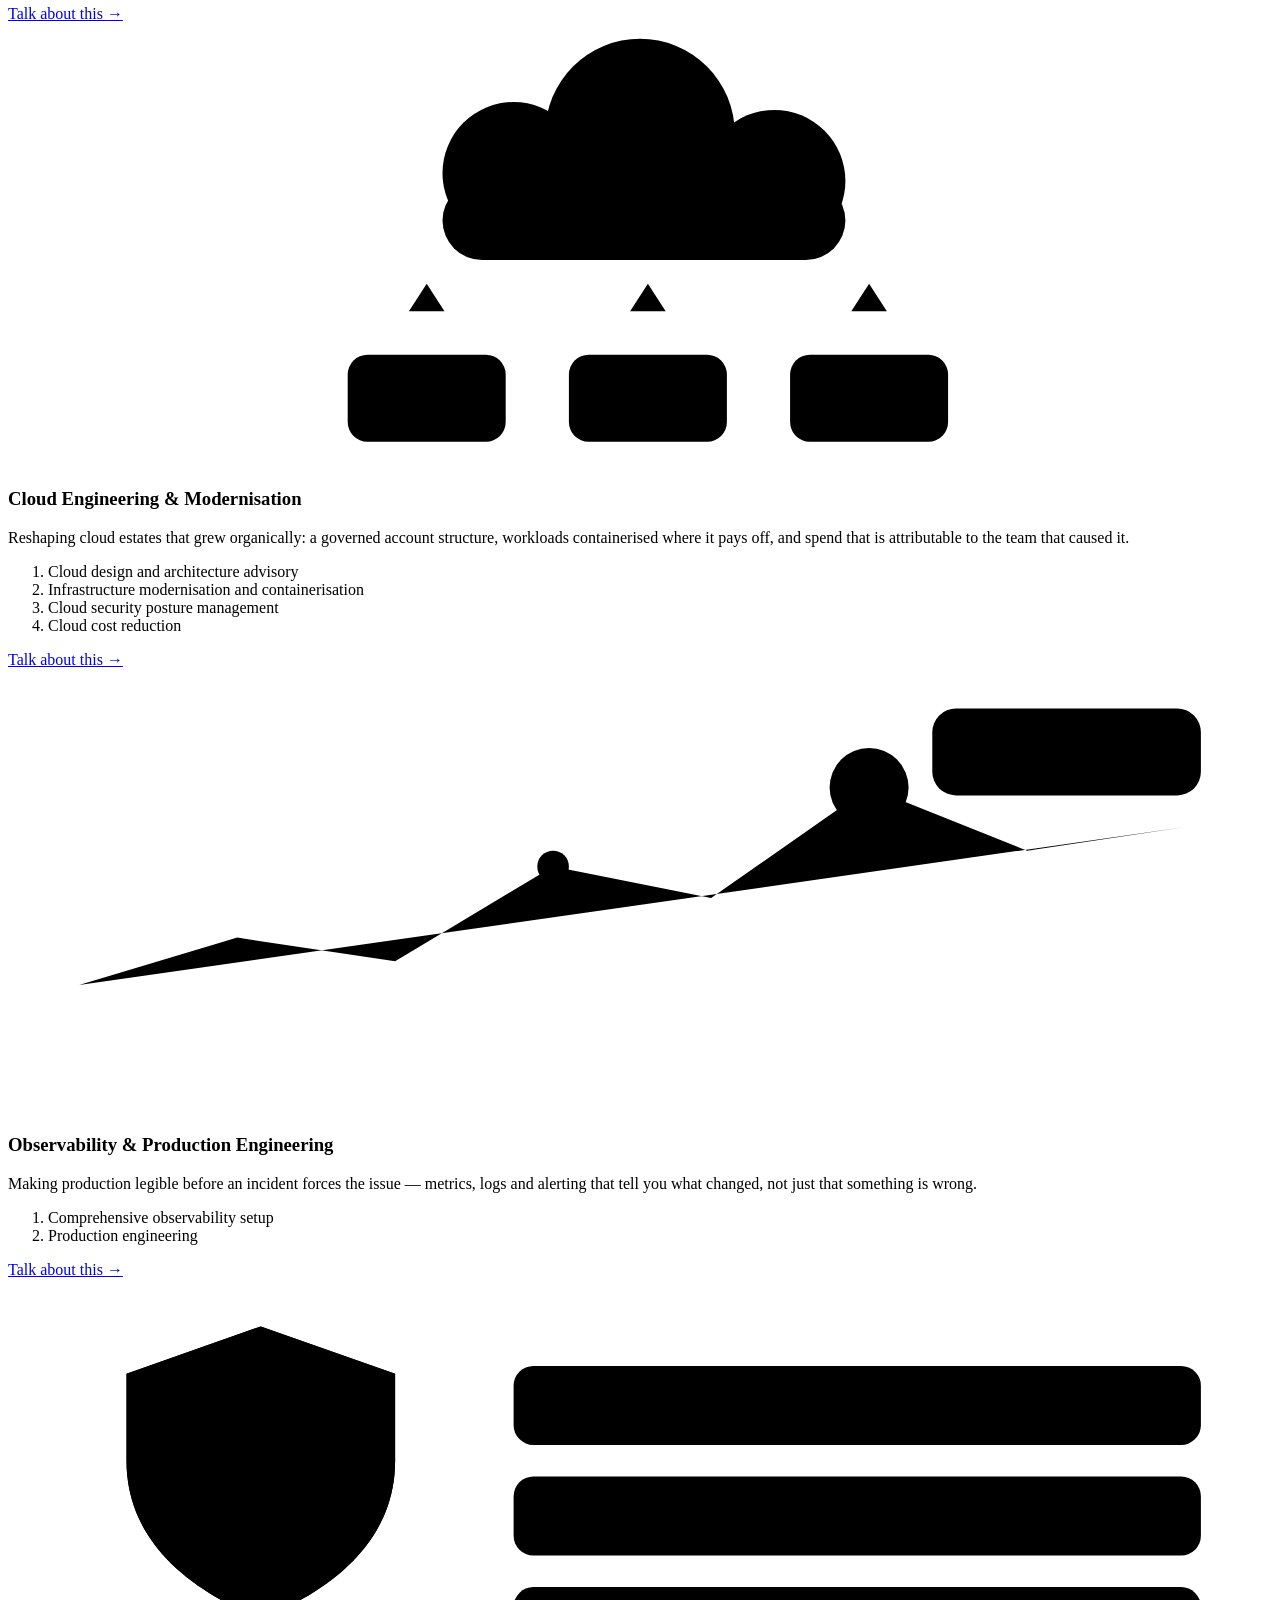
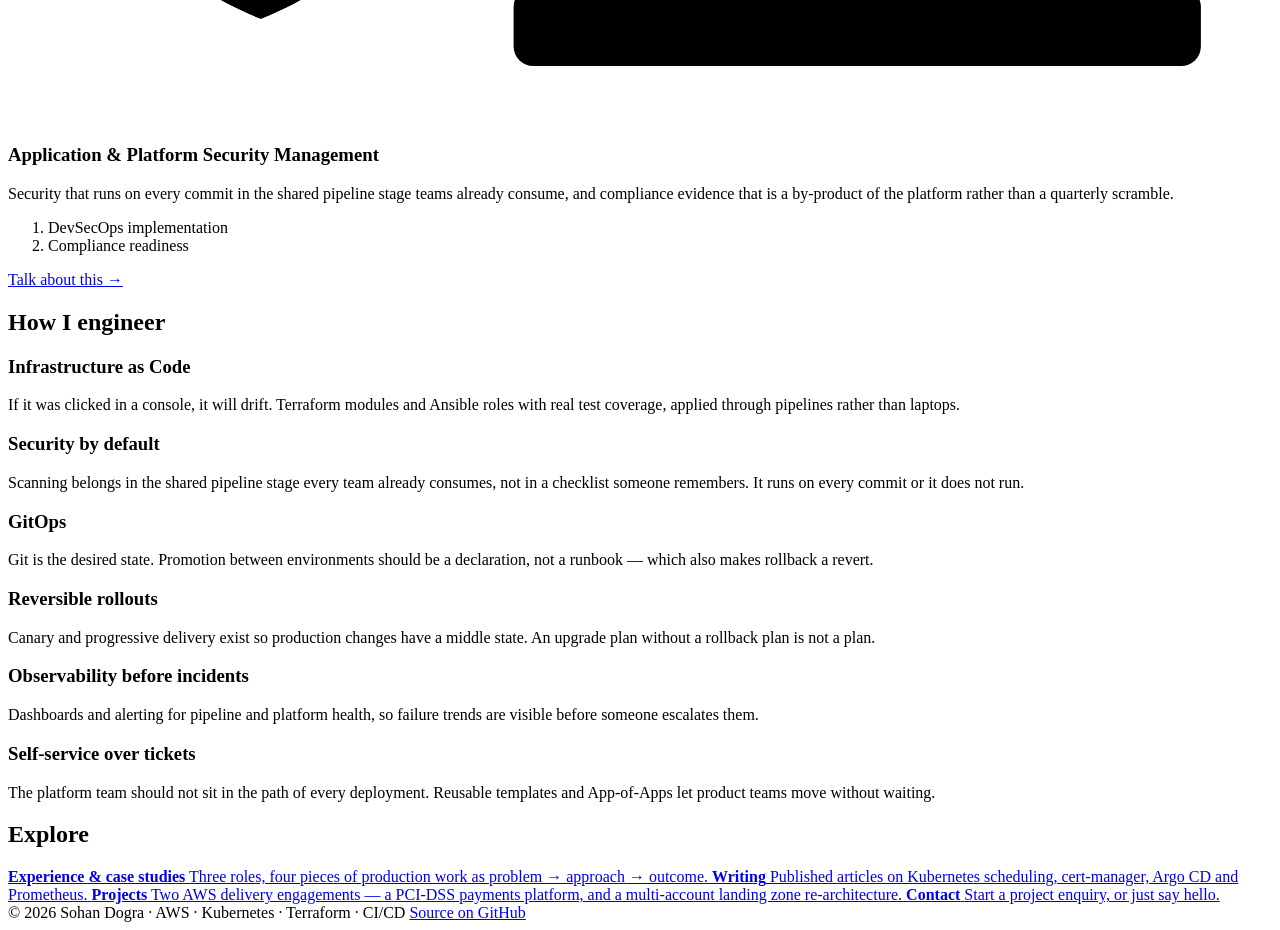
==== commit 5daf1edd: "Add a Services section to the home page Four service areas with the line items requested, each with " ====
--- a/public/index.html
+++ b/public/index.html
@@ -98,6 +98,67 @@
     <p class="note">Rollback is a git revert — the same path in reverse, not a separate runbook.</p>
   </section>
 
+  <section class="reveal" id="services">
+    <h2>Services</h2>
+    <p class="lede">Four areas I take on for teams: modernising how software ships, reshaping cloud estates that grew organically, making production legible, and getting security and compliance into the pipeline rather than bolted on afterwards.</p>
+    <p class="note">Engagements usually start with a discovery pass over what actually runs today — the target design is worth more when it addresses real workloads rather than assumptions.</p>
+    <div class="services">
+      <article class="svc">
+        <div class="svc-head">
+<svg class="svc-art" viewBox="0 0 320 112" aria-hidden="true" focusable="false"><path class="a-fill" d="M160 8 l26 9 v17 c0 14 -11 24 -26 30 c-15 -6 -26 -16 -26 -30 v-17 z"/><path class="a-stroke2" d="M160 8 l26 9 v17 c0 14 -11 24 -26 30 c-15 -6 -26 -16 -26 -30 v-17 z"/><path class="a-tick" d="M151 34 l6 7 l13 -14"/><rect class="a-box" x="12" y="76" width="44" height="24" rx="6"/><path class="a-stroke" d="M56 88 H70"/><rect class="a-box" x="74" y="76" width="44" height="24" rx="6"/><path class="a-stroke" d="M118 88 H132"/><rect class="a-box on" x="136" y="76" width="44" height="24" rx="6"/><path class="a-stroke" d="M180 88 H194"/><rect class="a-box" x="198" y="76" width="44" height="24" rx="6"/><path class="a-stroke" d="M242 88 H256"/><rect class="a-box" x="260" y="76" width="44" height="24" rx="6"/><path class="a-dash" d="M144 64 V76 M176 64 V76"/></svg>
+        </div>
+        <h3>DevSecOps Transformation &amp; Automation</h3>
+        <p>Modernising how software gets from a commit to production — automated, gated, and repeatable, so releases stop being events that need a person watching them.</p>
+        <ol class="svc-list">
+          <li>Automated infrastructure and environments</li>
+          <li>CI/CD automation</li>
+          <li>DevSecOps and vulnerability detection automation</li>
+          <li>GitOps / JIRAOps and test automation</li>
+          <li>Deployment strategies</li>
+        </ol>
+        <a class="svc-more" href="/contact/">Talk about this <span aria-hidden="true">&rarr;</span></a>
+      </article>
+      <article class="svc">
+        <div class="svc-head">
+<svg class="svc-art" viewBox="0 0 320 112" aria-hidden="true" focusable="false"><g class="a-cloud"><circle cx="128" cy="38" r="18"/><circle cx="160" cy="28" r="24"/><circle cx="194" cy="40" r="18"/><rect x="110" y="40" width="102" height="20" rx="10"/></g><path class="a-stroke2" d="M110 60 h102"/><rect class="a-box" x="86" y="84" width="40" height="22" rx="5"/><path class="a-stroke" d="M106 84 V70"/><path class="a-head" d="M106 66 l-4.5 7 h9 z"/><rect class="a-box" x="142" y="84" width="40" height="22" rx="5"/><path class="a-stroke" d="M162 84 V70"/><path class="a-head" d="M162 66 l-4.5 7 h9 z"/><rect class="a-box" x="198" y="84" width="40" height="22" rx="5"/><path class="a-stroke" d="M218 84 V70"/><path class="a-head" d="M218 66 l-4.5 7 h9 z"/></svg>
+        </div>
+        <h3>Cloud Engineering &amp; Modernisation</h3>
+        <p>Reshaping cloud estates that grew organically: a governed account structure, workloads containerised where it pays off, and spend that is attributable to the team that caused it.</p>
+        <ol class="svc-list">
+          <li>Cloud design and architecture advisory</li>
+          <li>Infrastructure modernisation and containerisation</li>
+          <li>Cloud security posture management</li>
+          <li>Cloud cost reduction</li>
+        </ol>
+        <a class="svc-more" href="/contact/">Talk about this <span aria-hidden="true">&rarr;</span></a>
+      </article>
+      <article class="svc">
+        <div class="svc-head">
+<svg class="svc-art" viewBox="0 0 320 112" aria-hidden="true" focusable="false"><path class="a-axis" d="M18 92 H302 M18 16 V92"/><path class="a-dash" d="M18 44 H302"/><path class="a-line" d="M18 80 L58 68 L98 74 L138 50 L178 58 L218 30 L258 46 L298 40"/><circle class="a-dot" cx="138" cy="50" r="4"/><circle class="a-dot" cx="218" cy="30" r="4"/><circle class="a-alert" cx="218" cy="30" r="10"/><rect class="a-box on" x="234" y="10" width="68" height="22" rx="6"/><text class="a-t" x="268" y="25" text-anchor="middle">alert</text></svg>
+        </div>
+        <h3>Observability &amp; Production Engineering</h3>
+        <p>Making production legible before an incident forces the issue — metrics, logs and alerting that tell you what changed, not just that something is wrong.</p>
+        <ol class="svc-list">
+          <li>Comprehensive observability setup</li>
+          <li>Production engineering</li>
+        </ol>
+        <a class="svc-more" href="/contact/">Talk about this <span aria-hidden="true">&rarr;</span></a>
+      </article>
+      <article class="svc">
+        <div class="svc-head">
+<svg class="svc-art" viewBox="0 0 320 112" aria-hidden="true" focusable="false"><path class="a-fill" d="M64 12 l34 12 v22 c0 19 -14 32 -34 40 c-20 -8 -34 -21 -34 -40 v-22 z"/><path class="a-stroke2" d="M64 12 l34 12 v22 c0 19 -14 32 -34 40 c-20 -8 -34 -21 -34 -40 v-22 z"/><rect class="a-lock" x="55" y="46" width="18" height="14" rx="3"/><path class="a-stroke2" d="M58 46 v-5 a6 6 0 0 1 12 0 v5"/><rect class="a-box" x="128" y="22" width="174" height="20" rx="5"/><path class="a-tick" d="M137 32 l4 5 l8 -9"/><path class="a-stroke" d="M158 32 H290"/><rect class="a-box" x="128" y="50" width="174" height="20" rx="5"/><path class="a-tick" d="M137 60 l4 5 l8 -9"/><path class="a-stroke" d="M158 60 H256"/><rect class="a-box" x="128" y="78" width="174" height="20" rx="5"/><path class="a-tick" d="M137 88 l4 5 l8 -9"/><path class="a-stroke" d="M158 88 H222"/></svg>
+        </div>
+        <h3>Application &amp; Platform Security Management</h3>
+        <p>Security that runs on every commit in the shared pipeline stage teams already consume, and compliance evidence that is a by-product of the platform rather than a quarterly scramble.</p>
+        <ol class="svc-list">
+          <li>DevSecOps implementation</li>
+          <li>Compliance readiness</li>
+        </ol>
+        <a class="svc-more" href="/contact/">Talk about this <span aria-hidden="true">&rarr;</span></a>
+      </article>
+    </div>
+  </section>
+
   <section class="reveal">
     <h2>How I engineer</h2>
     <div class="skills">
